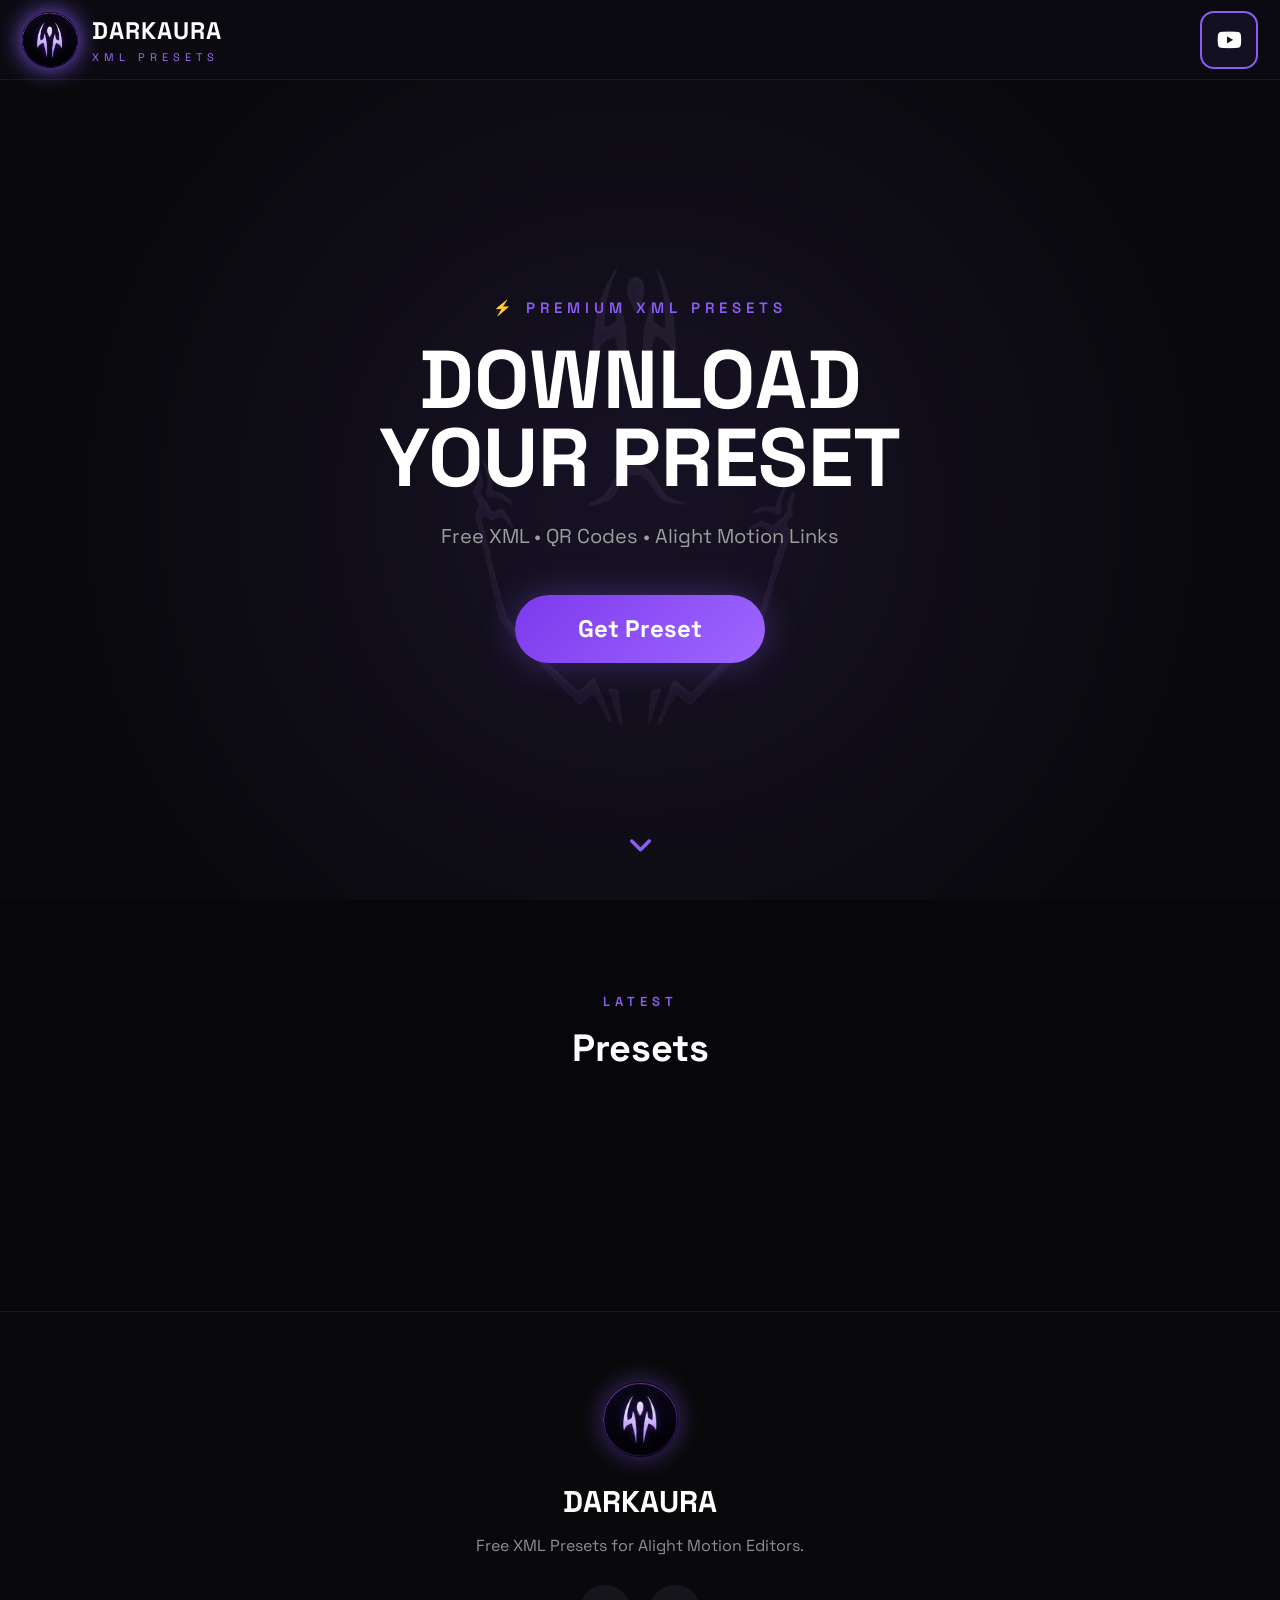
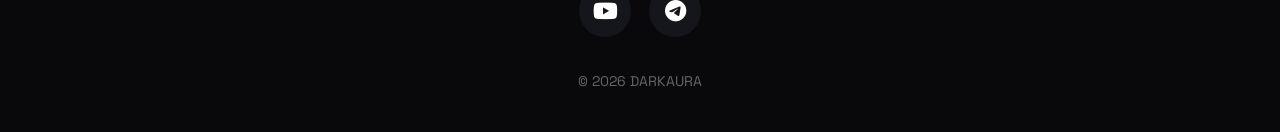
==== index.html @ 9c6f94ed "Add files via upload" ====
<!-- ==================================================
     DARKAURA

     File    : preset.html
     Author  : Diyorbek
     Version : 2.0
     Theme   : Dark Purple

================================================== -->
<!DOCTYPE html>
<html lang="en">
<head>
    <meta charset="UTF-8">
    <meta name="viewport" content="width=device-width, initial-scale=1.0">

    <title>DARKAURA | XML Presets</title>

    <link rel="stylesheet" href="style.css">

    <link rel="preconnect" href="https://fonts.googleapis.com">
    <link rel="preconnect" href="https://fonts.gstatic.com" crossorigin>
    <link href="https://fonts.googleapis.com/css2?family=Space+Grotesk:wght@300;400;500;600;700&display=swap" rel="stylesheet">
    <link rel="stylesheet"
href="https://cdnjs.cloudflare.com/ajax/libs/font-awesome/6.7.2/css/all.min.css">
</head>
<body>

    <!-- LOADER -->
  <div id="loader">

    <div class="loader-glow"></div>

    <img src="symbol.png" alt="">

    <h2>DARKAURA</h2>

    <p id="loading-text">Loading.</p>

</div>

<!-- HEADER -->
<header class="header">

    <a href="index.html" class="logo">

        <img src="favicon.png" alt="DARKAURA Logo">

        <div class="logo-text">
            <h2>DARKAURA</h2>
            <span>XML PRESETS</span>
        </div>

    </a>

    <a href="https://youtube.com/@darkaura31"
   target="_blank"
   class="yt-btn">

        <i class="fa-brands fa-youtube"></i>
    </a>

</header>

<!-- HERO -->
<section class="hero">

    <img src="symbol.png" class="hero-symbol" alt="Sukuna Symbol">

    <div class="hero-glow"></div>

    <div class="hero-content">

        <span class="hero-tag">
            ⚡ PREMIUM XML PRESETS
        </span>

        <h1>
            DOWNLOAD<br>
            YOUR PRESET
        </h1>

        <p>
            Free XML • QR Codes • Alight Motion Links
        </p>

        <a href="#presets" class="hero-btn">
            Get Preset
        </a>

    </div>

    <div class="scroll-down">
        <i class="fa-solid fa-angle-down"></i>
    </div>

</section>
<!--=========================
        PRESETS
==========================-->

<section class="presets" id="presets">

    <div class="section-title">

        <span>LATEST</span>

        <h2>Presets</h2>

    </div>

    <!-- JS bu yerga cardlarni avtomatik chiqaradi -->

    <div class="preset-grid" id="preset-grid"></div>

</section>
<!--=========================
        FOOTER
==========================-->

<footer class="footer">

    <img src="favicon.png" alt="DARKAURA">

    <h3>DARKAURA</h3>

    <p>
        Free XML Presets for Alight Motion Editors.
    </p>

    <div class="footer-socials">

        <a href="https://youtube.com/@darkaura31" target="_blank"
        rel="noopener noreferrer">

            <i class="fa-brands fa-youtube"></i>

        </a>

        <a href="https://t.me/darkaura31" target="_blank">

            <i class="fa-brands fa-telegram"></i>

        </a>

    </div>

    <span class="copyright">

        © 2026 DARKAURA

    </span>

</footer>

 <script src="script.js"></script>

</body>
</html>
---- style.css ----
/* ===================================================
   DARKAURA

   Author  : Diyorbek
   Version : 2.0
   Theme   : Dark Purple
   Created : 2026

=================================================== */

  /* ======== RESET ========== */

*{
    margin:0;
    padding:0;
    box-sizing:border-box;
}

html{
    scroll-behavior:smooth;
}

body{
    font-family:"Space Grotesk",sans-serif;
    background:#07070b;
    color:#fff;
    line-height:1.4;
    overflow-x:hidden;

    /* Remove blue tap effect on mobile */
    -webkit-tap-highlight-color:transparent;
}


/* ===================================================
   HEADER
=================================================== */

.header{
    position:sticky;
    top:0;
    z-index:999;

    width:100%;
    height:80px;

    display:flex;
    justify-content:space-between;
    align-items:center;

    padding:0 22px;

    background:#0a0a10;
    border-bottom:1px solid rgba(255,255,255,.06);
}


/* ===================================================
   LOGO
=================================================== */

.logo{
    display:flex;
    align-items:center;
    gap:14px;

    text-decoration:none;
}

.logo img{
    width:56px;
    height:56px;

    border-radius:50%;

    box-shadow:0 0 25px #8b5cf6;

    transition:.35s;
}

/* Small hover animation */

.logo:hover img{
    transform:rotate(-8deg) scale(1.05);
}

.logo-text h2{
    color:#fff;
    font-size:24px;
    font-weight:700;
    letter-spacing:1px;
}

.logo-text span{
    display:block;

    margin-top:2px;

    color:#9f6cff;

    font-size:11px;
    letter-spacing:5px;
}


/* ===================================================
   YOUTUBE BUTTON
=================================================== */

.yt-btn{

    display:flex;
    justify-content:center;
    align-items:center;

    width:58px;
    height:58px;

    text-decoration:none;

    color:#fff;

    border:2px solid #8b5cf6;
    border-radius:14px;

    background:rgba(139,92,246,.08);

    backdrop-filter:blur(10px);

    transition:.35s;
}

.yt-btn:hover{

    background:#8b5cf6;

    transform:translateY(-3px);

    box-shadow:0 0 25px rgba(139,92,246,.45);
}

.yt-btn:active{

    transform:scale(.94);

}

.yt-btn i{

    font-size:22px;

    transition:.35s;

}

.yt-btn:hover i{

    transform:rotate(-12deg) scale(1.15);

}


/* ===================================================
   HERO SECTION
=================================================== */

.hero{

    position:relative;

    min-height:calc(100vh - 80px);

    display:flex;
    justify-content:center;
    align-items:center;

    padding:120px 20px 80px;

    overflow:hidden;

    text-align:center;

    background:#09090b;

}


/* Purple background glow */

.hero-glow{

    position:absolute;

    width:650px;
    height:650px;

    border-radius:50%;

    background:#8b5cf6;

    filter:blur(180px);

    opacity:.15;

}


/* Floating symbol */

.hero-symbol{

    position:absolute;

    width:420px;

    opacity:.08;

    filter:drop-shadow(0 0 20px rgba(139,92,246,.2));

    animation:float 8s ease-in-out infinite;

}


/* Hero content */

.hero-content{

    position:relative;

    z-index:5;

    margin-top:-60px;

}

.hero-tag{

    color:#8b5cf6;

    font-size:15px;

    font-weight:600;

    letter-spacing:5px;

}

.hero h1{

    margin-top:22px;

    font-size:clamp(44px,9vw,82px);

    font-weight:700;

    line-height:.95;

}

.hero p{

    margin-top:25px;

    color:#9e9e9e;

    font-size:20px;

}
/* ===================================================
   HERO BUTTON
=================================================== */

.hero-btn{

    display:inline-flex;
    justify-content:center;
    align-items:center;

    width:250px;
    height:68px;

    margin-top:45px;

    border-radius:60px;

    text-decoration:none;

    color:#fff;

    font-size:24px;
    font-weight:700;

    background:linear-gradient(135deg,#7c3aed,#9f67ff);

    box-shadow:0 0 35px rgba(139,92,246,.35);

    transition:.35s;
}

/* Hover */

.hero-btn:hover{

    transform:translateY(-5px) scale(1.03);

    box-shadow:0 0 60px rgba(139,92,246,.6);

}

/* Click */

.hero-btn:active{

    transform:scale(.96);

}


/* ===================================================
   SCROLL INDICATOR
=================================================== */

.scroll-down{

    position:absolute;

    left:50%;
    bottom:35px;

    transform:translateX(-50%);

    color:#8b5cf6;

    font-size:28px;

    animation:scroll 1.8s infinite;

}


/* ===================================================
   HERO ANIMATIONS
=================================================== */

/* Floating Symbol */

@keyframes float{

    0%,100%{

        transform:translateY(0) scale(1);

    }

    50%{

        transform:translateY(-15px) scale(1.05);

    }

}


/* Scroll Arrow */

@keyframes scroll{

    0%,100%{

        transform:translateX(-50%) translateY(0);

    }

    50%{

        transform:translateX(-50%) translateY(12px);

    }

}


/* ===================================================
   PRESETS SECTION
=================================================== */

.presets{

    padding:90px 20px;

}


/* ===================================================
   SECTION TITLE
=================================================== */

.section-title{

    margin-bottom:45px;

    text-align:center;

}

.section-title span{

    color:#8b5cf6;

    font-size:13px;

    font-weight:600;

    letter-spacing:5px;

}

.section-title h2{

    margin-top:10px;

    font-size:38px;

    font-weight:700;

}


/* ===================================================
   PRESET GRID
=================================================== */

.preset-grid{

    display:grid;

    grid-template-columns:1fr;

    gap:24px;

}
/* ===================================================
   PRESET CARD
=================================================== */

.preset-card{

    display:block;

    overflow:hidden;

    text-decoration:none;

    background:#111116;

    border:1px solid rgba(255,255,255,.05);

    border-radius:22px;

    transition:
        transform .35s,
        border-color .35s,
        box-shadow .35s;

}


/* ===================================================
   PRESET IMAGE
=================================================== */

.preset-image{

    position:relative;

    overflow:hidden;

}

.preset-thumb{

    width:100%;

    aspect-ratio:16/9;

    object-fit:cover;

    transition:transform .45s;

}


/* ===================================================
   CARD OVERLAY
=================================================== */

.preset-overlay{

    position:absolute;

    inset:0;

    display:flex;

    justify-content:center;
    align-items:center;

    background:rgba(8,8,12,0);

    transition:.45s;

}


/* ===================================================
   OVERLAY CONTENT
=================================================== */

.overlay-content{

    display:flex;

    align-items:center;

    gap:12px;

    opacity:0;

    transform:translateY(40px);

    transition:
        opacity .45s,
        transform .45s cubic-bezier(.22,1,.36,1);

}

.overlay-content span{

    color:#fff;

    font-size:24px;

    font-weight:700;

    letter-spacing:2px;

}

.overlay-content i{

    color:#9f6cff;

    font-size:22px;

    transition:.35s;

}


/* ===================================================
   CARD INFO
=================================================== */

.preset-info{

    padding:20px;

}

.preset-info h3{

    color:#fff;

    font-size:22px;

    font-weight:700;

    line-height:1.4;

}


/* ===================================================
   CARD HOVER EFFECTS
=================================================== */

.preset-card:hover{

    transform:translateY(-8px);

    border-color:#8b5cf6;

    box-shadow:0 0 40px rgba(139,92,246,.25);

}

.preset-card:hover .preset-thumb{

    transform:scale(1.08);

}

.preset-card:hover .preset-overlay{

    background:rgba(8,8,12,.72);

    backdrop-filter:blur(6px);

}

.preset-card:hover .overlay-content{

    opacity:1;

    transform:translateY(0);

}

.preset-card:hover .overlay-content i{

    transform:translateX(10px);

}


/* ===================================================
   CARD CLICK EFFECT
=================================================== */

.preset-card:active{

    transform:scale(.98);

}
/* ===================================================
   FOOTER
=================================================== */

.footer{

    margin-top:100px;

    padding:70px 20px 40px;

    text-align:center;

    background:#09090b;

    border-top:1px solid rgba(255,255,255,.05);

}

.footer img{

    width:75px;

    border-radius:50%;

    box-shadow:0 0 25px rgba(139,92,246,.45);

}

.footer h3{

    margin-top:18px;

    font-size:30px;

    font-weight:700;

}

.footer p{

    margin-top:12px;

    color:#8d8d95;

    font-size:16px;

}

.footer-socials{

    display:flex;

    justify-content:center;

    gap:18px;

    margin-top:28px;

}

.footer-socials a{

    display:flex;

    justify-content:center;

    align-items:center;

    width:52px;
    height:52px;

    border-radius:50%;

    text-decoration:none;

    color:#fff;

    background:#15151c;

    transition:.35s;

}

.footer-socials a:hover{

    background:#8b5cf6;

    transform:translateY(-6px);

    box-shadow:0 0 25px rgba(139,92,246,.45);

}

.footer-socials a:active{

    transform:scale(.9);

}

.footer-socials i{

    font-size:22px;

}

.copyright{

    display:block;

    margin-top:35px;

    color:#666;

    font-size:14px;

}


/* ===================================================
   LOADER
=================================================== */

#loader{

    position:fixed;

    inset:0;

    display:flex;

    flex-direction:column;

    justify-content:center;

    align-items:center;

    background:#07070b;

    overflow:hidden;

    z-index:99999;

    transition:opacity .8s ease, visibility .8s ease;

}

#loader.hide{

    opacity:0;

    visibility:hidden;

    pointer-events:none;

}


/* Purple Glow */

.loader-glow{

    position:absolute;

    width:340px;
    height:340px;

    border-radius:50%;

    background:#8b5cf6;

    filter:blur(120px);

    opacity:.18;

    animation:glow 2.5s ease-in-out infinite;

}


/* Loader Symbol */

#loader img{

    width:170px;

    position:relative;

    z-index:2;

    animation:breathing 2.5s ease-in-out infinite;

}


/* Loader Title */

#loader h2{

    margin-top:30px;

    color:#fff;

    font-size:34px;

    letter-spacing:4px;

}


/* Loading Text */

#loading-text{

    margin-top:12px;

    color:#9f6cff;

    font-size:17px;

    letter-spacing:2px;

}


/* ===================================================
   LOADER ANIMATIONS
=================================================== */

@keyframes breathing{

    0%,100%{

        transform:scale(1);

    }

    50%{

        transform:scale(1.08);

    }

}

@keyframes glow{

    0%,100%{

        transform:scale(1);

        opacity:.15;

    }

    50%{

        transform:scale(1.18);

        opacity:.28;

    }

}


/* ===================================================
   RESPONSIVE
=================================================== */

@media (max-width:768px){

    .header{

        height:74px;

        padding:0 18px;

    }

    .logo img{

        width:48px;
        height:48px;

    }

    .logo-text h2{

        font-size:20px;

    }

    .logo-text span{

        font-size:9px;

        letter-spacing:3px;

    }

    .yt-btn{

        width:50px;
        height:50px;

    }

    .hero{

        padding:100px 20px 70px;

    }

    .hero-symbol{

        width:280px;

    }

    .hero-glow{

        width:450px;
        height:450px;

    }

    .hero h1{

        font-size:clamp(36px,11vw,58px);

    }

    .hero p{

        font-size:17px;

    }

    .hero-btn{

        width:220px;
        height:60px;

        font-size:20px;

    }

    .section-title h2{

        font-size:32px;

    }

    .preset-info h3{

        font-size:19px;

    }

    .footer h3{

        font-size:26px;

    }

}

@media (max-width:480px){

    .hero-content{

        margin-top:-30px;

    }

    .hero h1{

        font-size:34px;

    }

    .hero-tag{

        font-size:13px;

        letter-spacing:3px;

    }

    .hero-btn{

        width:200px;
        height:56px;

        font-size:18px;

    }

    .scroll-down{

        font-size:22px;

    }

}
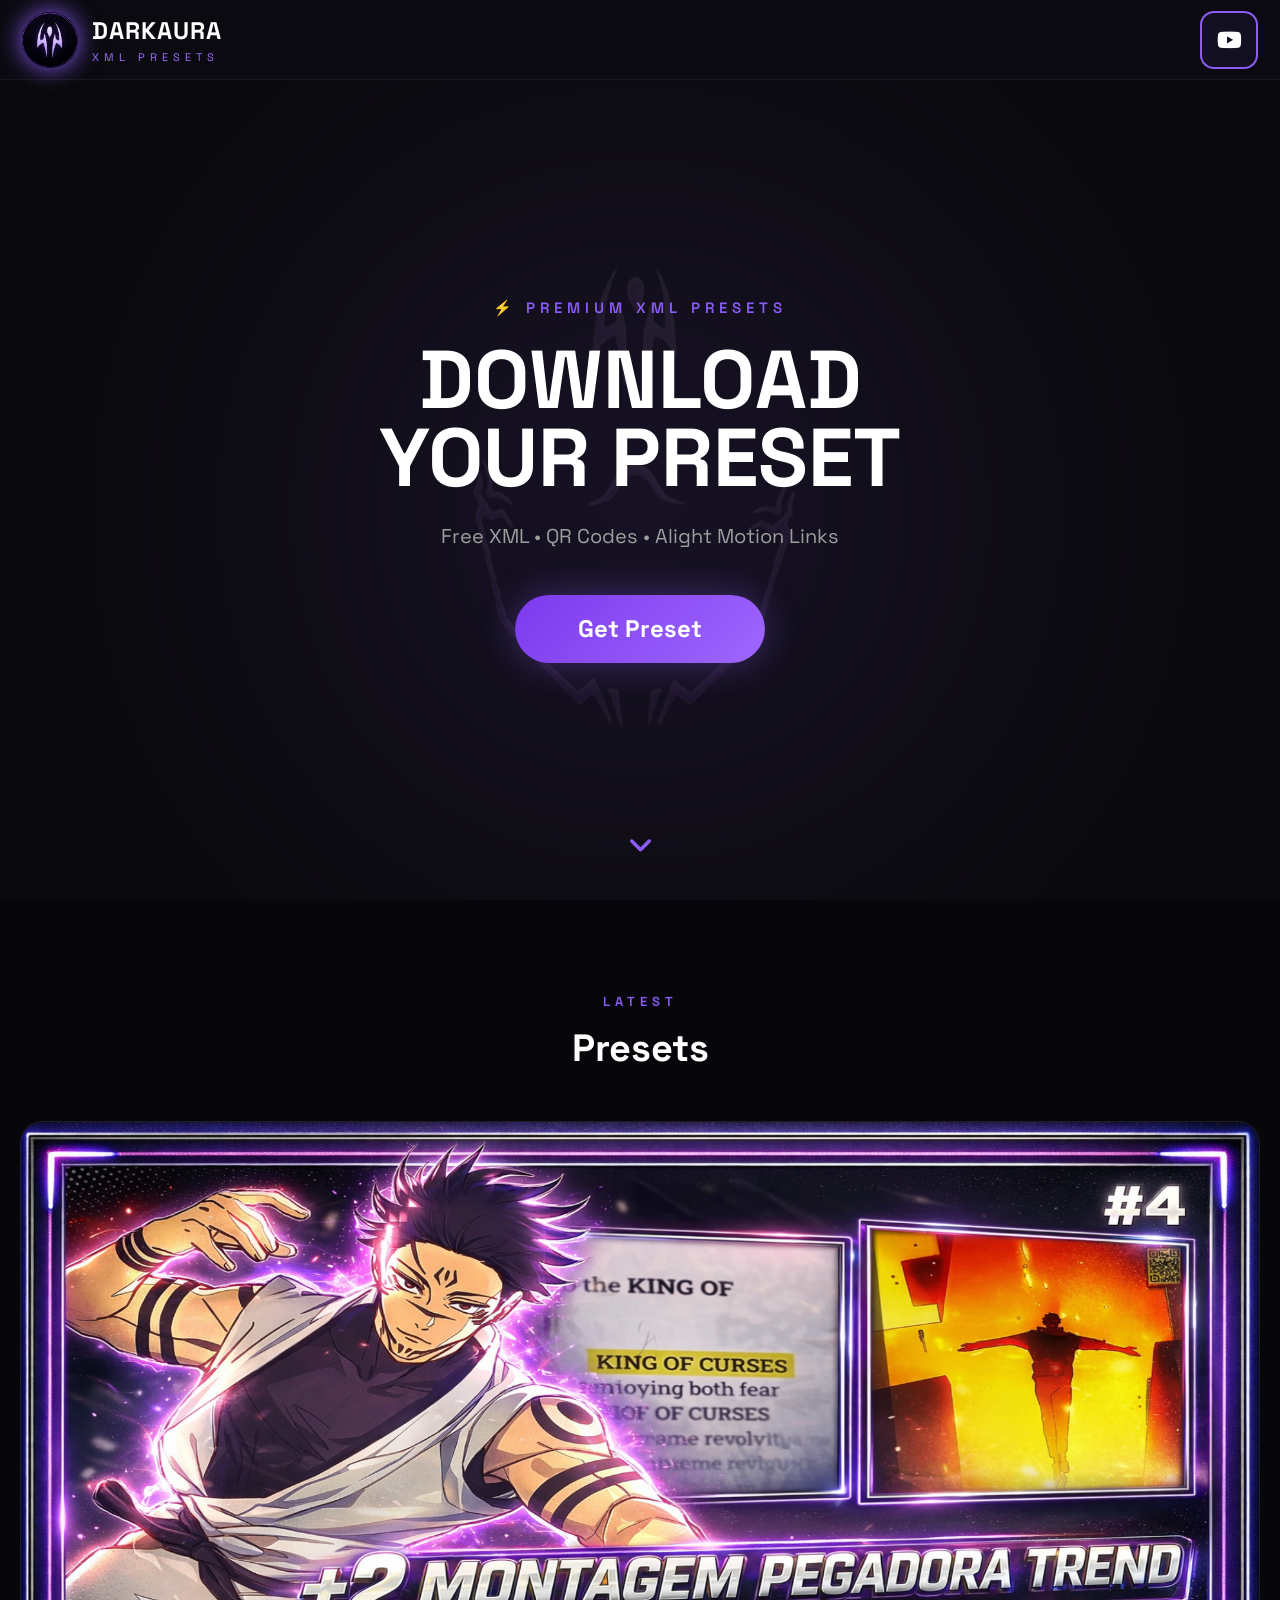
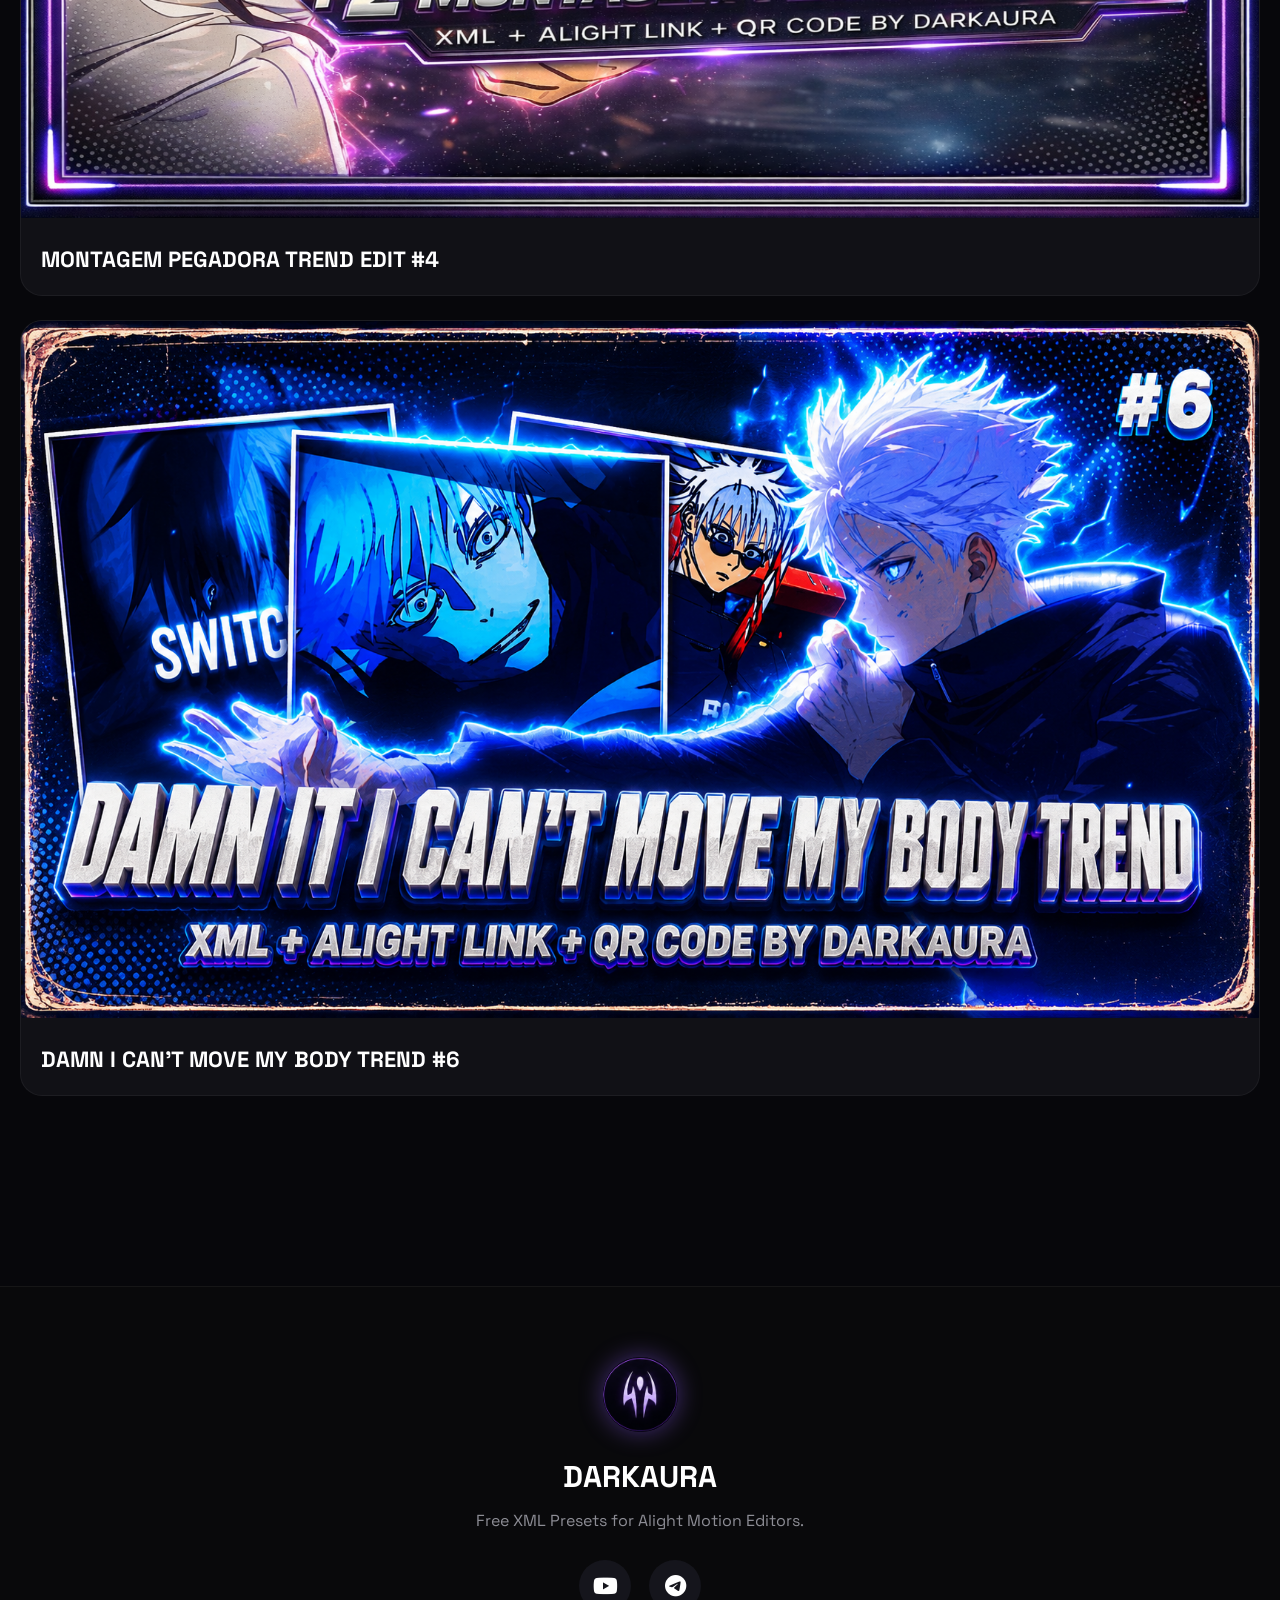
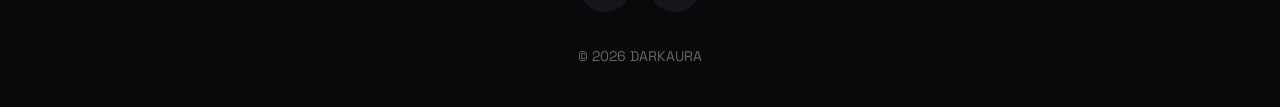
==== commit fba495ce: "Update index.html" ====
--- a/index.html
+++ b/index.html
@@ -22,6 +22,15 @@
     <link href="https://fonts.googleapis.com/css2?family=Space+Grotesk:wght@300;400;500;600;700&display=swap" rel="stylesheet">
     <link rel="stylesheet"
 href="https://cdnjs.cloudflare.com/ajax/libs/font-awesome/6.7.2/css/all.min.css">
+     <!-- Google tag (gtag.js) -->
+<script async src="https://www.googletagmanager.com/gtag/js?id=G-5GLZJ5R0V9"></script>
+<script>
+window.dataLayer = window.dataLayer || [];
+function gtag(){dataLayer.push(arguments);}
+gtag('js', new Date());
+
+gtag('config', 'G-5GLZJ5R0V9');
+</script>
 </head>
 <body>
 
@@ -155,4 +164,4 @@
  <script src="script.js"></script>
 
 </body>
-</html>+</html>
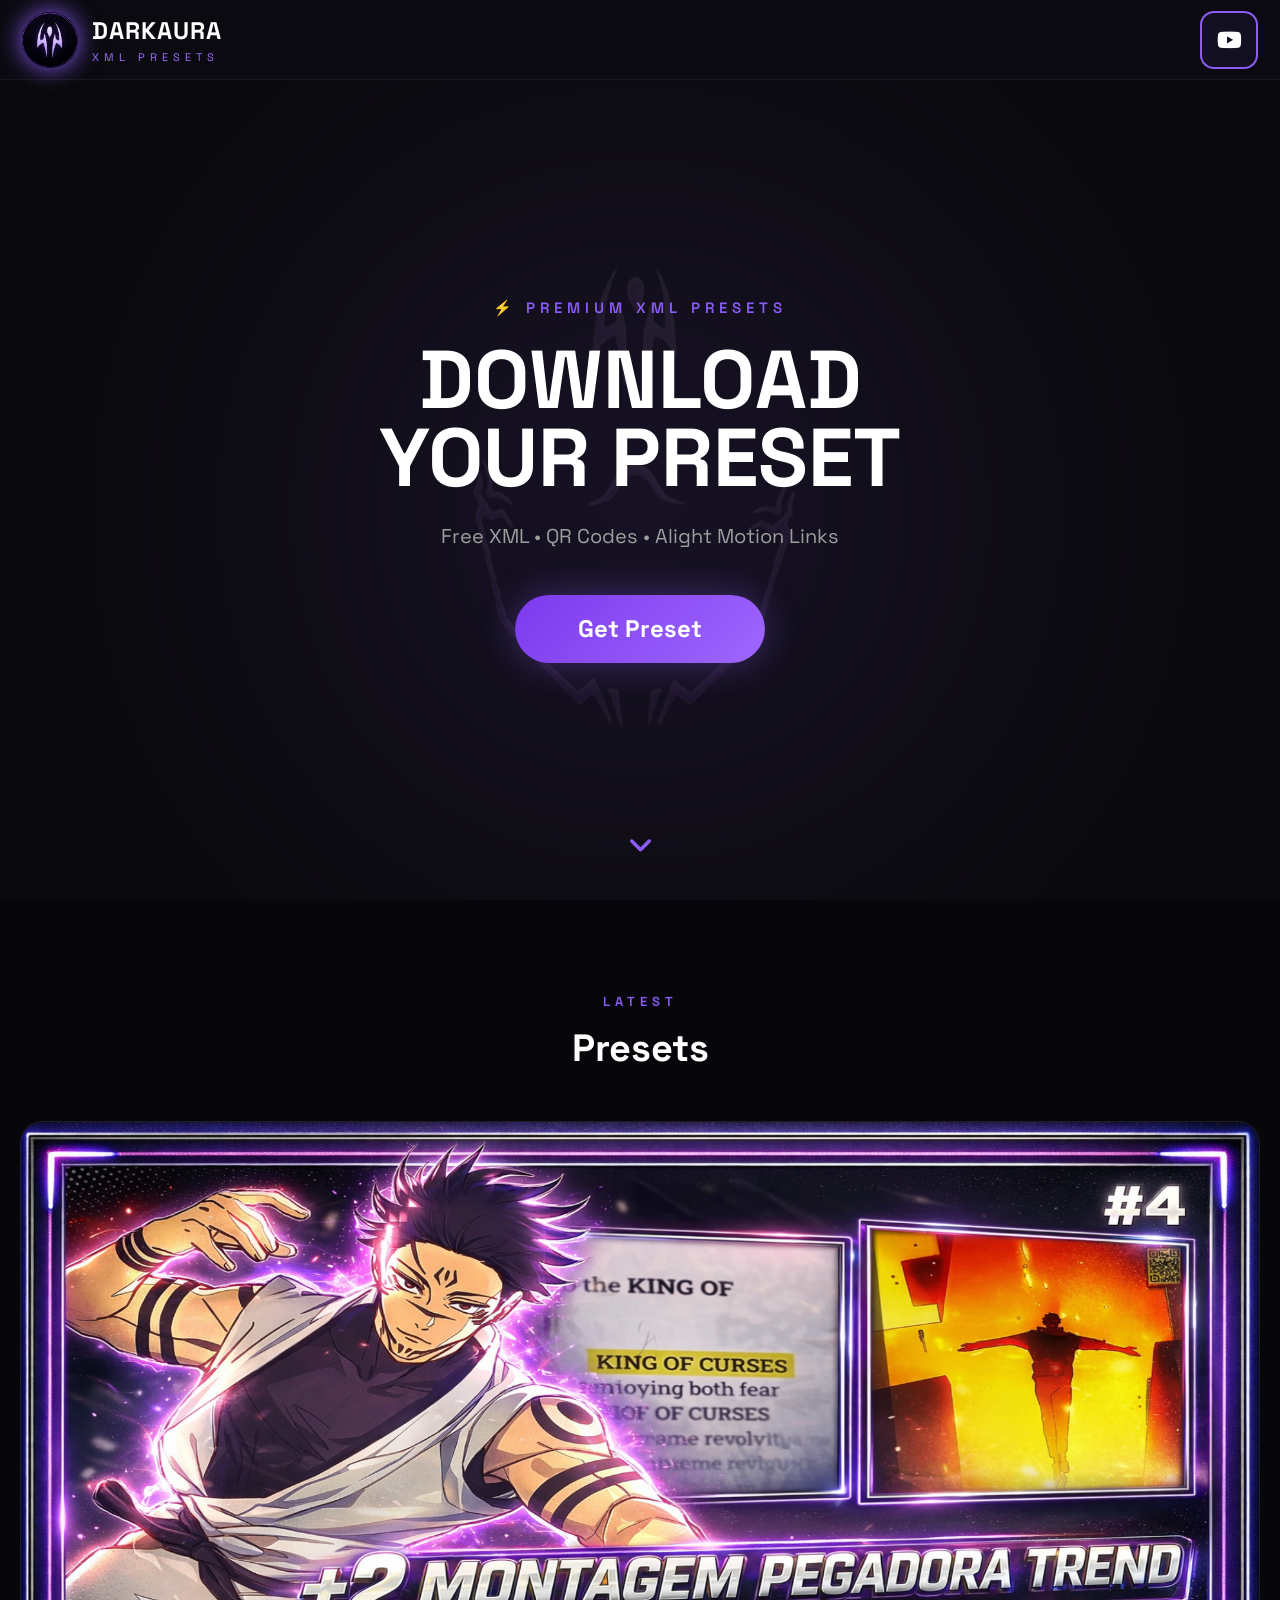
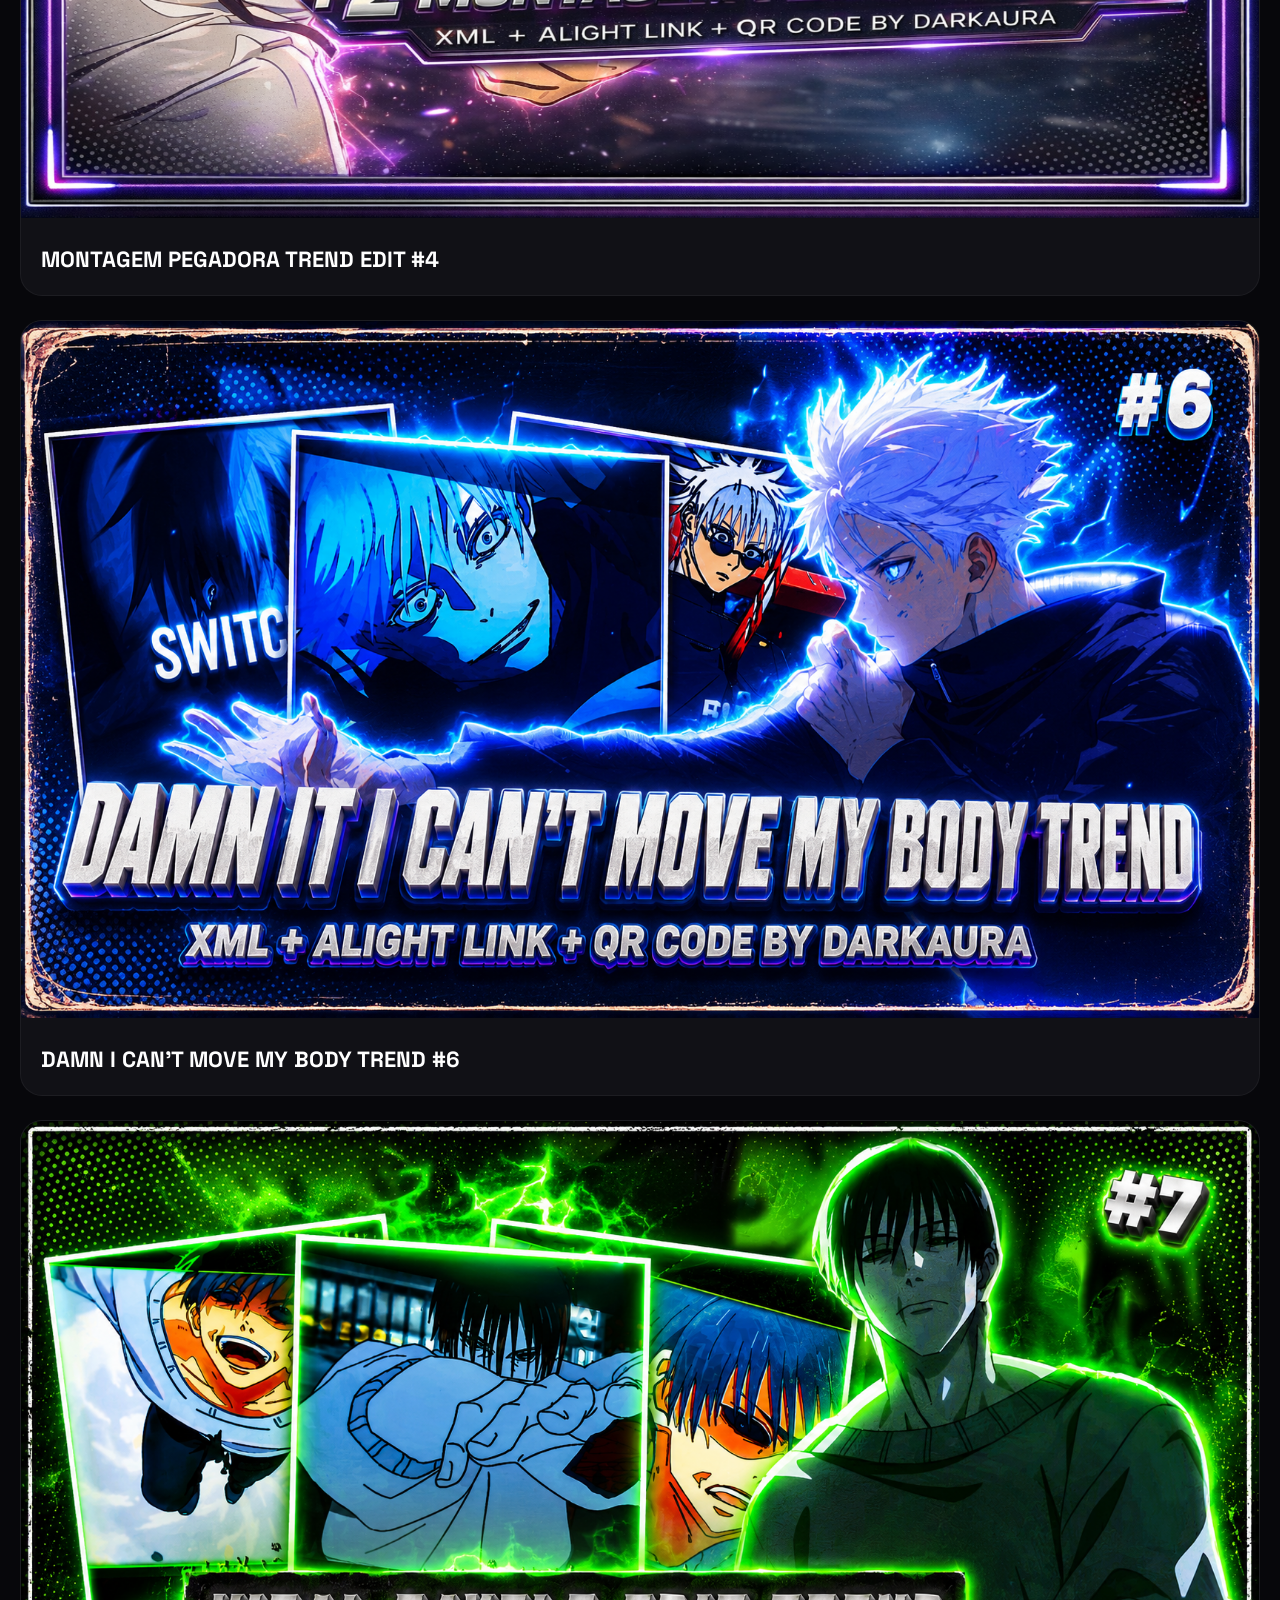
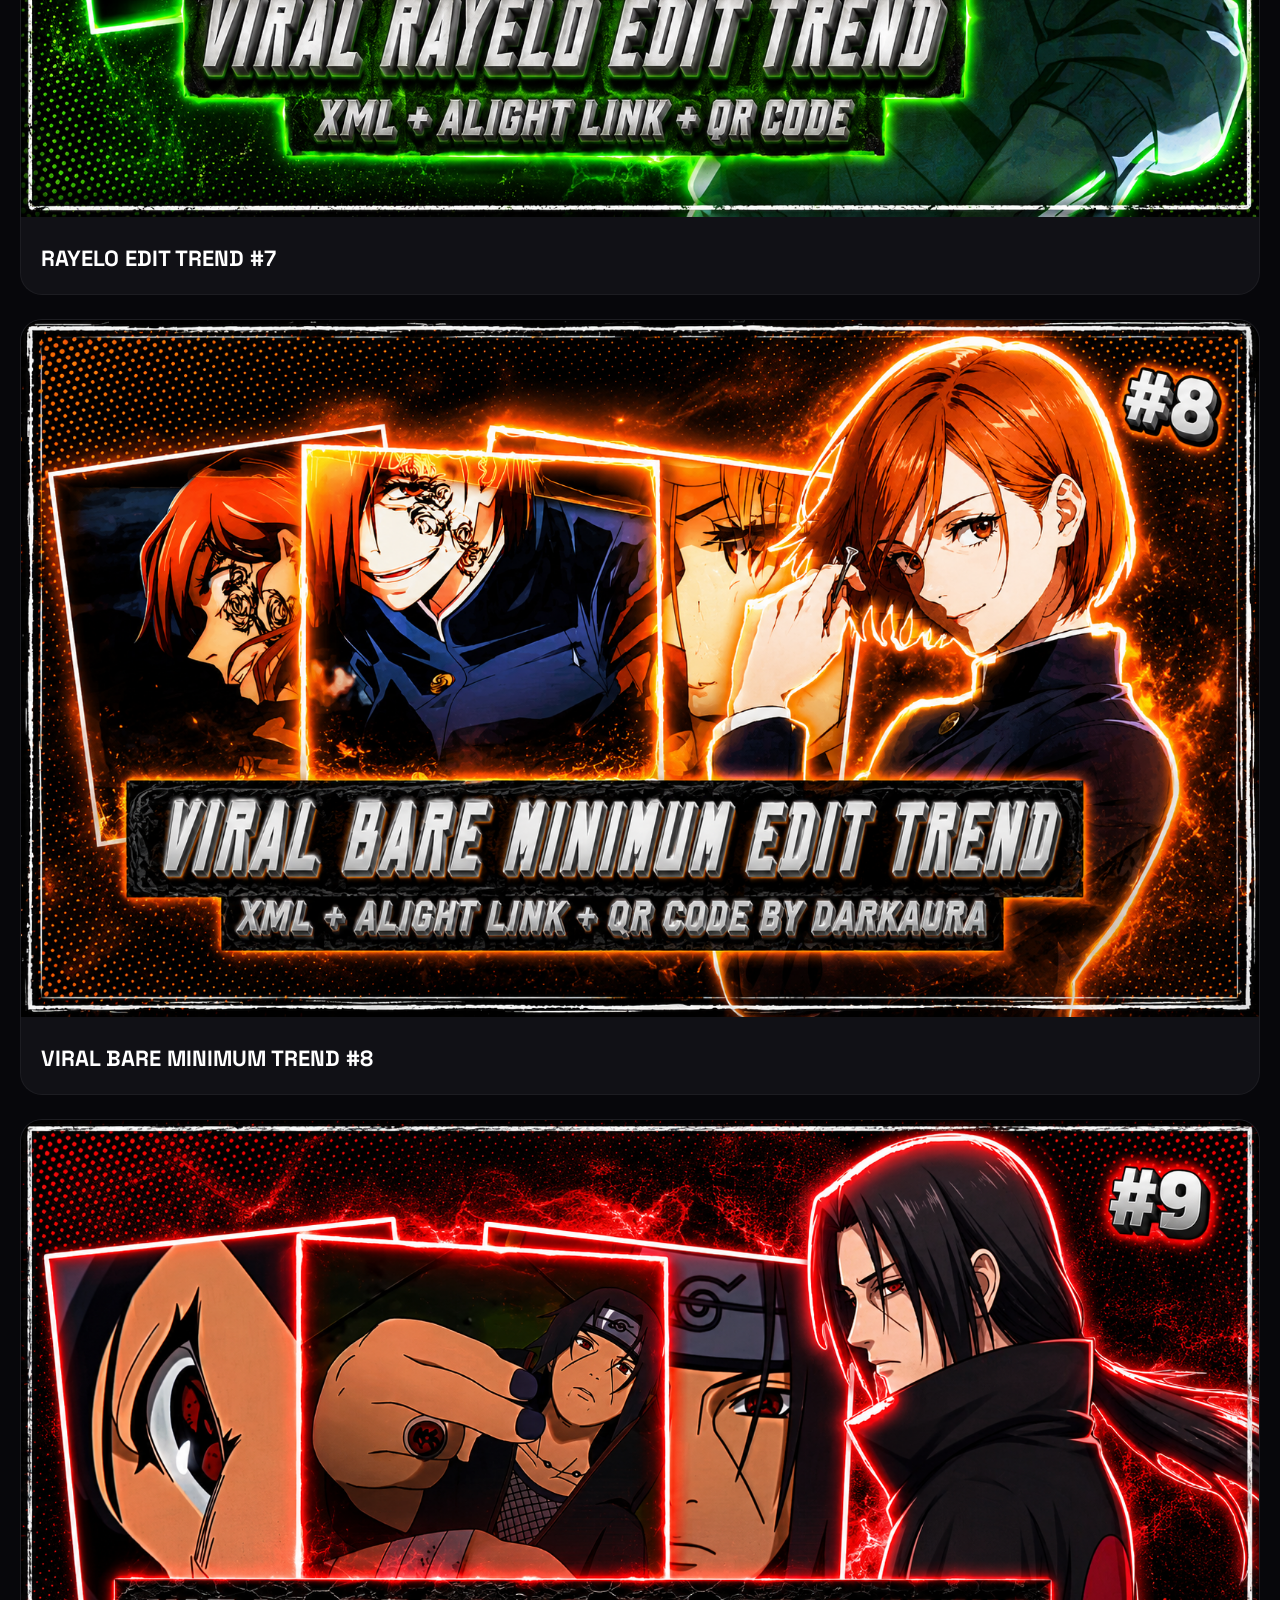
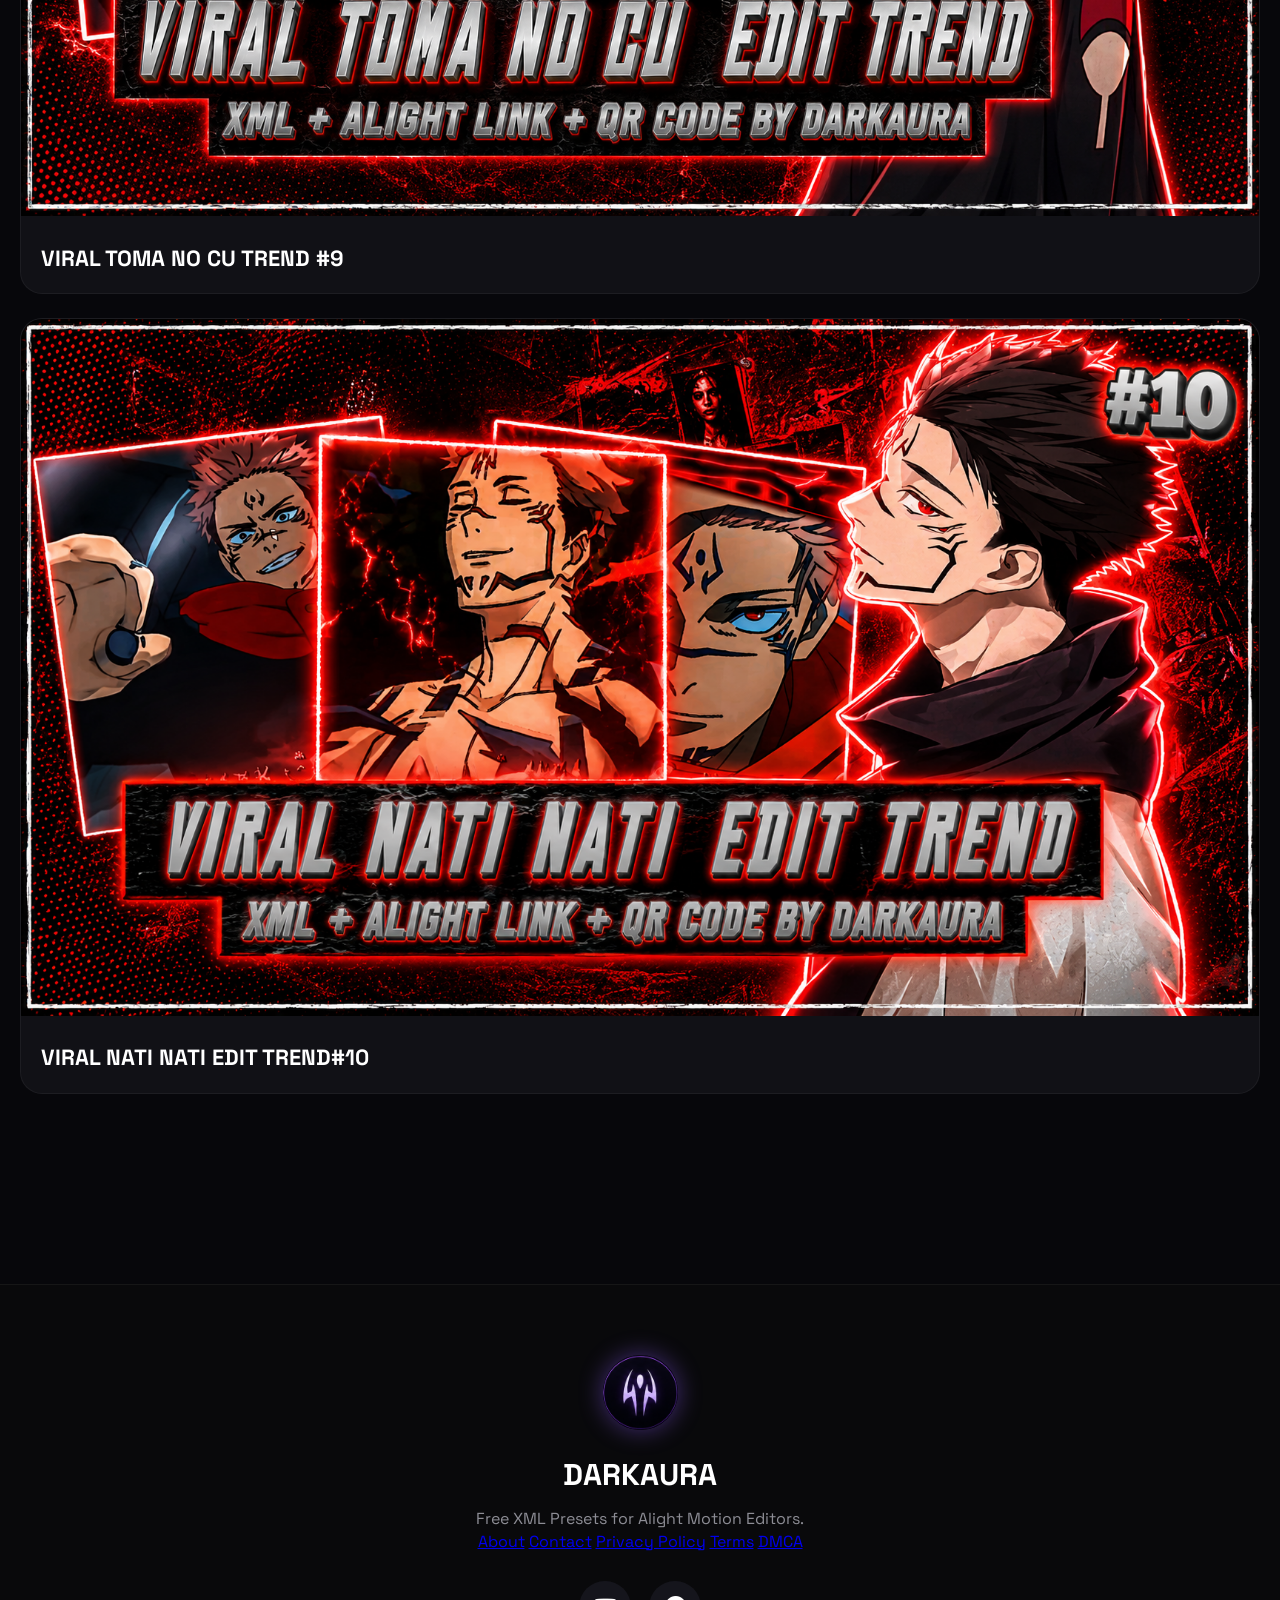
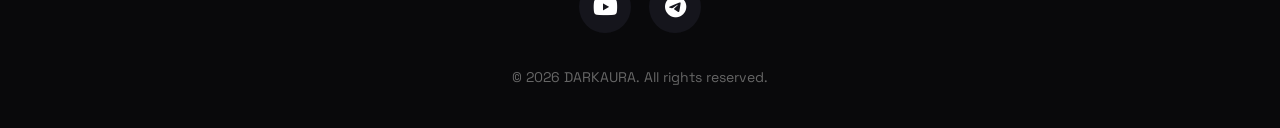
==== commit e3ed3036: "Update index.html" ====
--- a/index.html
+++ b/index.html
@@ -135,6 +135,19 @@
     <p>
         Free XML Presets for Alight Motion Editors.
     </p>
+     <div class="footer-links">
+
+    <a href="about.html">About</a>
+
+    <a href="contact.html">Contact</a>
+
+    <a href="privacy.html">Privacy Policy</a>
+
+    <a href="terms.html">Terms</a>
+
+    <a href="dmca.html">DMCA</a>
+
+     </div>
 
     <div class="footer-socials">
 
@@ -155,7 +168,7 @@
 
     <span class="copyright">
 
-        © 2026 DARKAURA
+        © 2026 DARKAURA. All rights reserved.
 
     </span>
 
--- a/style.css
+++ b/style.css
@@ -1037,4 +1037,294 @@
 
     }
 
-}+}
+/* ===================================================
+   ABOUT PAGE
+=================================================== */
+
+.about-page{
+
+    position: relative;
+
+    overflow: hidden;
+
+    min-height: 100vh;
+
+    padding: 140px 20px 80px;
+
+    background: linear-gradient(
+        180deg,
+        #07070b 0%,
+        #09090f 50%,
+        #07070b 100%
+    );
+
+}
+
+/* Glow */
+
+.about-page::before{
+
+    content:"";
+
+    position:absolute;
+
+    width:450px;
+
+    height:450px;
+
+    top:-180px;
+
+    left:-180px;
+
+    background:#8b5cf6;
+
+    opacity:.12;
+
+    filter:blur(130px);
+
+    border-radius:50%;
+
+}
+
+.about-page::after{
+
+    content:"";
+
+    position:absolute;
+
+    width:380px;
+
+    height:380px;
+
+    bottom:-180px;
+
+    right:-180px;
+
+    background:#8b5cf6;
+
+    opacity:.10;
+
+    filter:blur(120px);
+
+    border-radius:50%;
+
+}
+
+.about-page .container{
+
+    position:relative;
+
+    z-index:2;
+
+    max-width:950px;
+
+    margin:auto;
+
+}
+
+/* Label */
+
+.section-label{
+
+    display:inline-block;
+
+    color:#8b5cf6;
+
+    font-size:14px;
+
+    font-weight:700;
+
+    letter-spacing:3px;
+
+    margin-bottom:18px;
+
+}
+
+/* Heading */
+
+.about-page h1{
+
+    font-size:52px;
+
+    color:#fff;
+
+    line-height:1.2;
+
+    margin-bottom:22px;
+
+}
+
+/* Paragraph */
+
+.about-page p{
+
+    color:#bdbdc7;
+
+    font-size:17px;
+
+    line-height:1.9;
+
+    margin-bottom:22px;
+
+}
+
+/* Badge */
+
+.about-badge{
+
+    display:inline-flex;
+
+    align-items:center;
+
+    gap:10px;
+
+    margin:25px 0 35px;
+
+    padding:12px 18px;
+
+    border-radius:999px;
+
+    background:rgba(139,92,246,.08);
+
+    border:1px solid rgba(139,92,246,.25);
+
+    color:#fff;
+
+    font-weight:600;
+
+}
+
+.about-badge i{
+
+    color:#8b5cf6;
+
+}
+
+/* Cards */
+
+.about-features{
+
+    display:grid;
+
+    grid-template-columns:repeat(auto-fit,minmax(250px,1fr));
+
+    gap:22px;
+
+    margin-top:60px;
+
+}
+
+.feature-card{
+
+    padding:30px;
+
+    border-radius:22px;
+
+    background:rgba(255,255,255,.04);
+
+    border:1px solid rgba(139,92,246,.18);
+
+    backdrop-filter:blur(16px);
+
+    transition:.35s ease;
+
+}
+
+.feature-card:hover{
+
+    transform:translateY(-10px);
+
+    border-color:#8b5cf6;
+
+    box-shadow:0 15px 40px rgba(139,92,246,.25);
+
+}
+
+.feature-card h2{
+
+    color:#fff;
+
+    margin-bottom:14px;
+
+    font-size:22px;
+
+}
+
+.feature-card p{
+
+    margin:0;
+
+    font-size:15px;
+
+}
+
+/* Bottom Box */
+
+.about-footer{
+
+    margin-top:70px;
+
+    padding:40px;
+
+    text-align:center;
+
+    border-radius:24px;
+
+    background:rgba(255,255,255,.03);
+
+    border:1px solid rgba(139,92,246,.18);
+
+}
+
+.about-footer h3{
+
+    color:#fff;
+
+    margin-bottom:12px;
+
+    font-size:28px;
+
+}
+
+.about-footer p{
+
+    margin:0;
+
+}
+
+/* Mobile */
+
+@media(max-width:768px){
+
+.about-page{
+
+padding:120px 20px 70px;
+
+}
+
+.about-page h1{
+
+font-size:36px;
+
+}
+
+.about-page p{
+
+font-size:16px;
+
+}
+
+.about-features{
+
+grid-template-columns:1fr;
+
+}
+
+.about-footer{
+
+padding:30px 22px;
+
+}
+
+       }
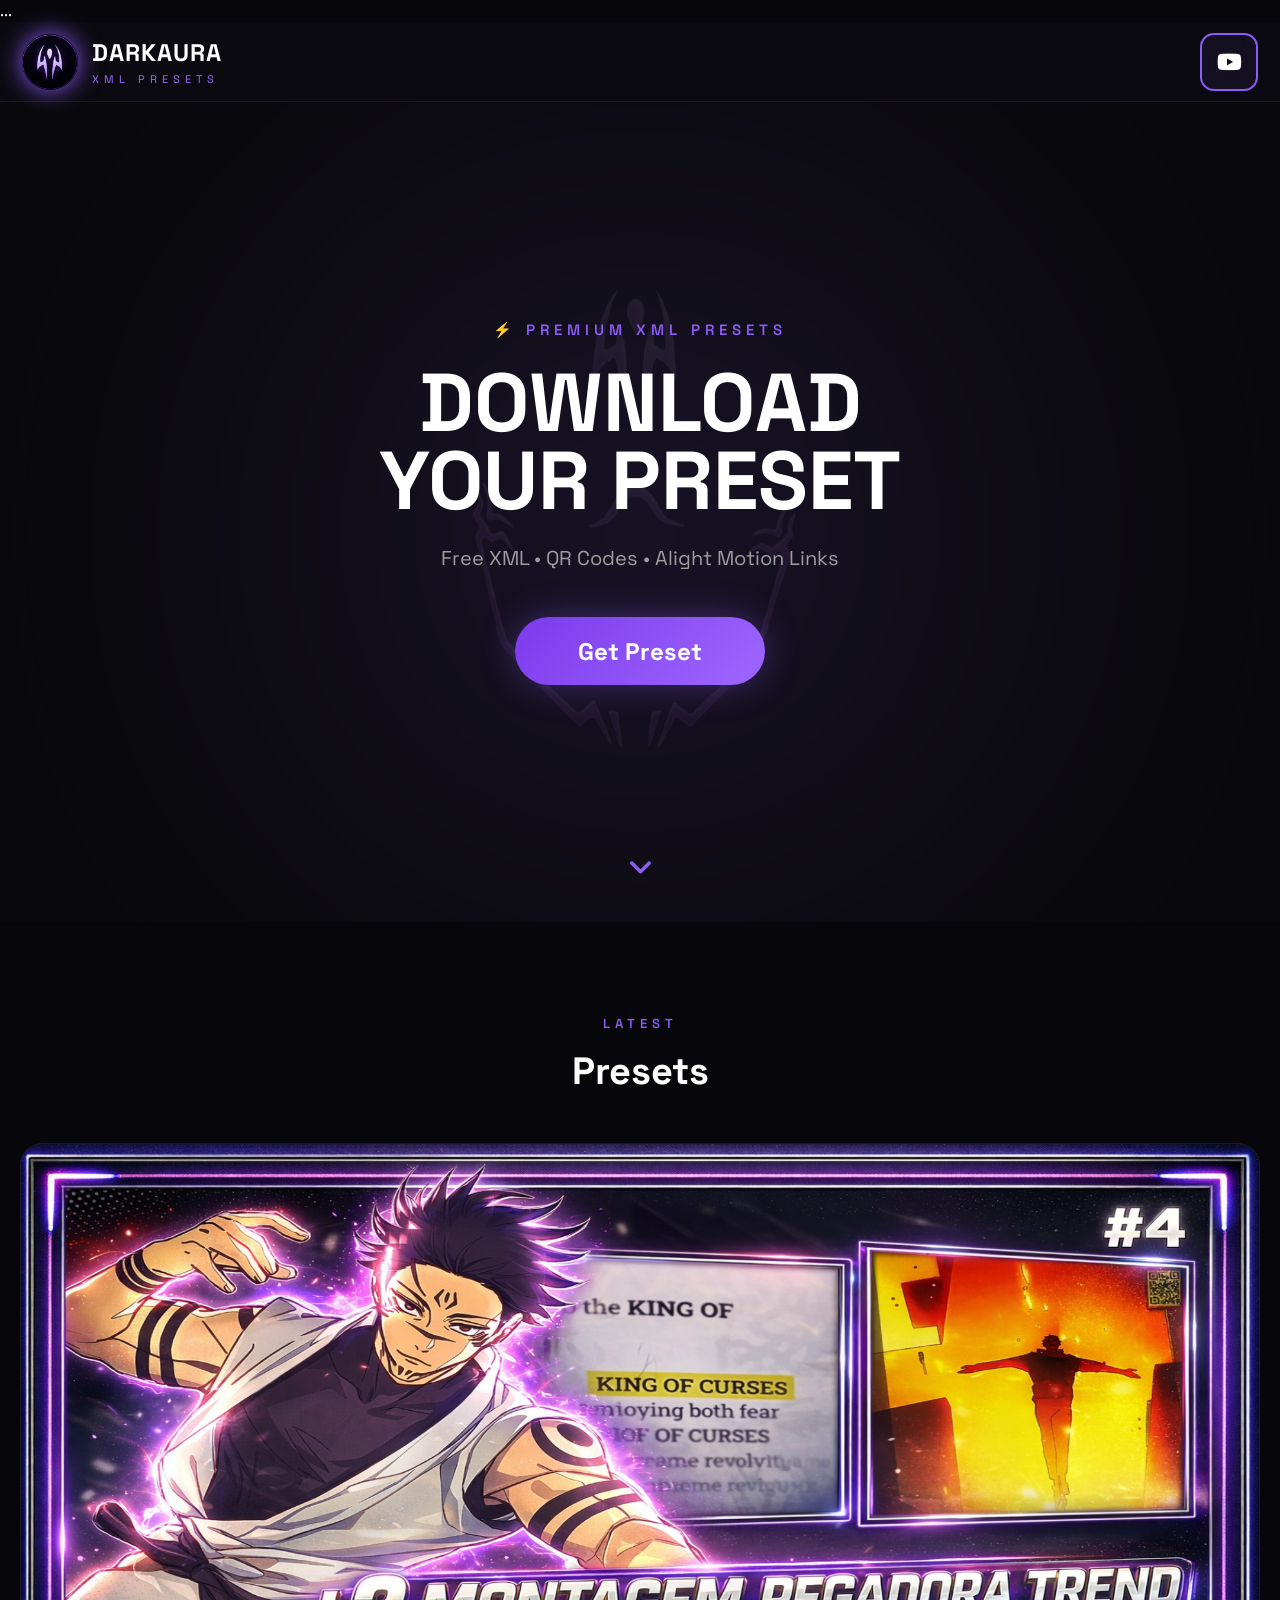
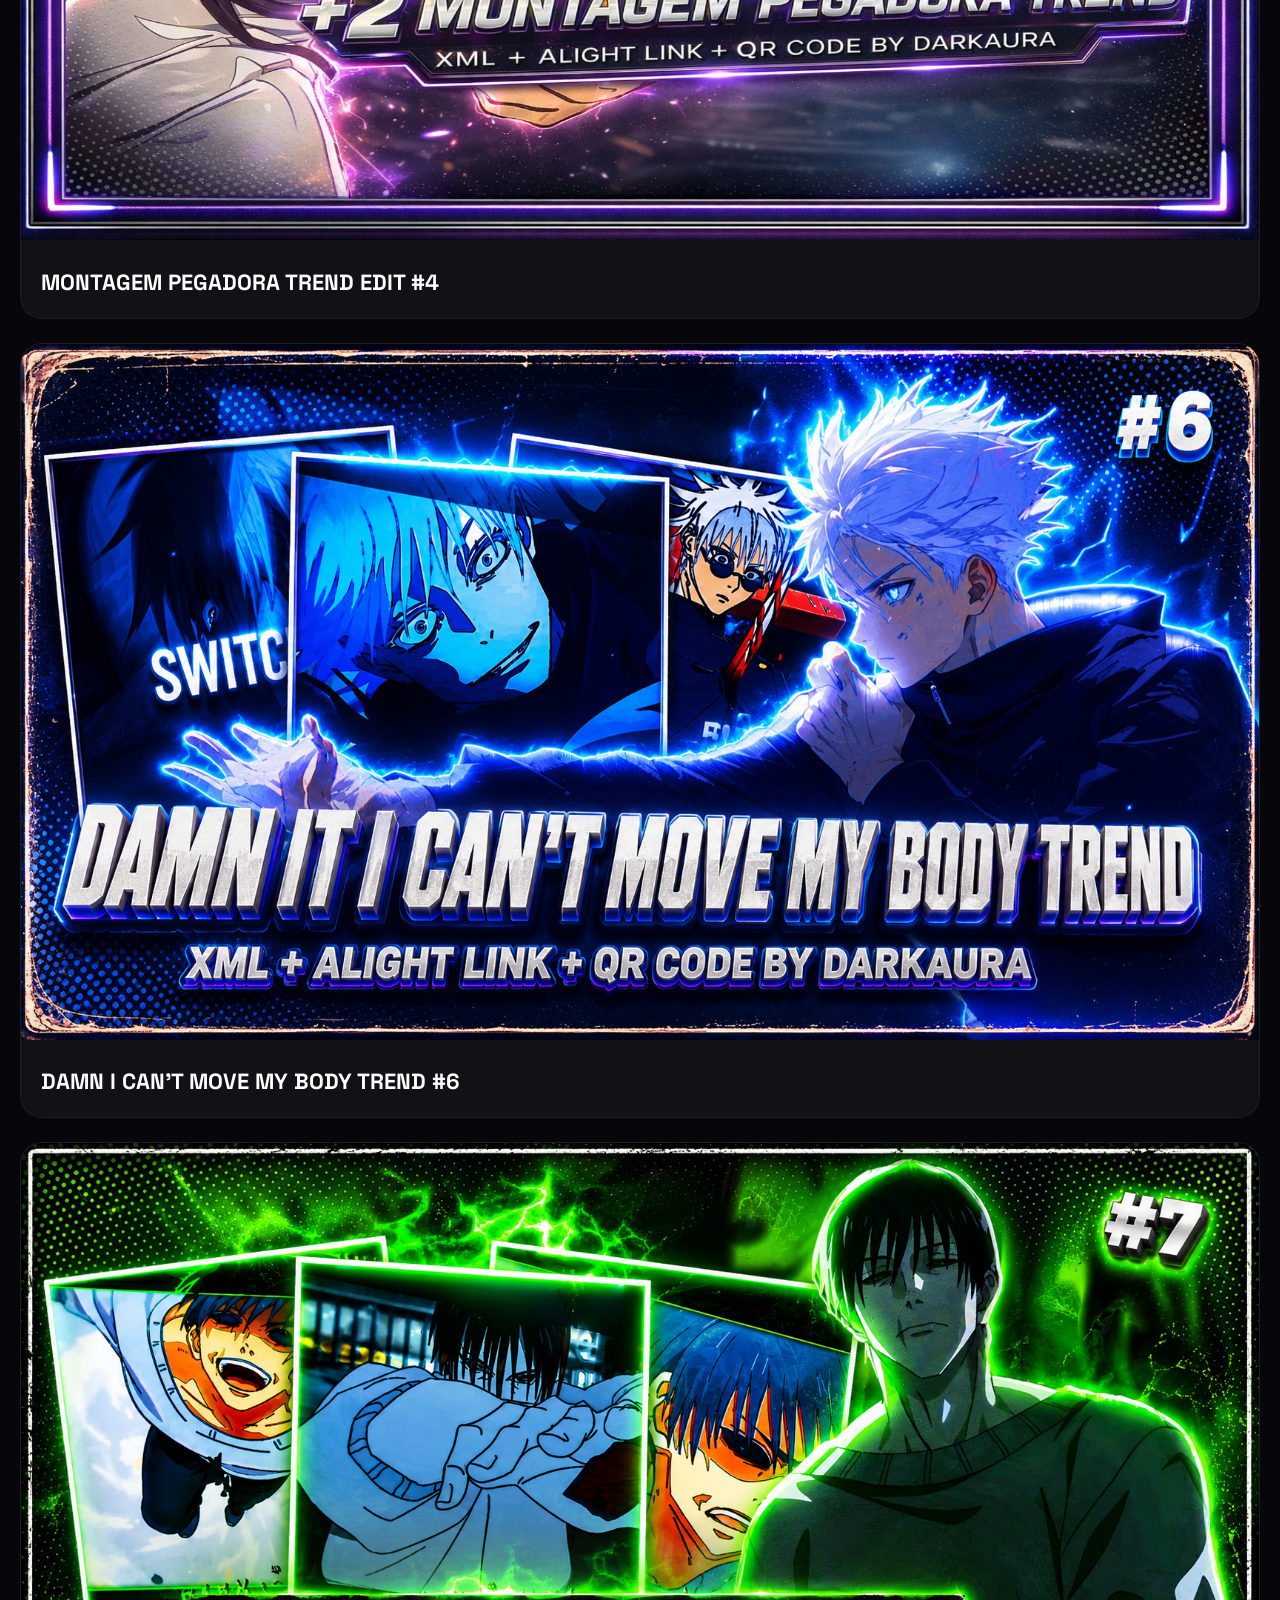
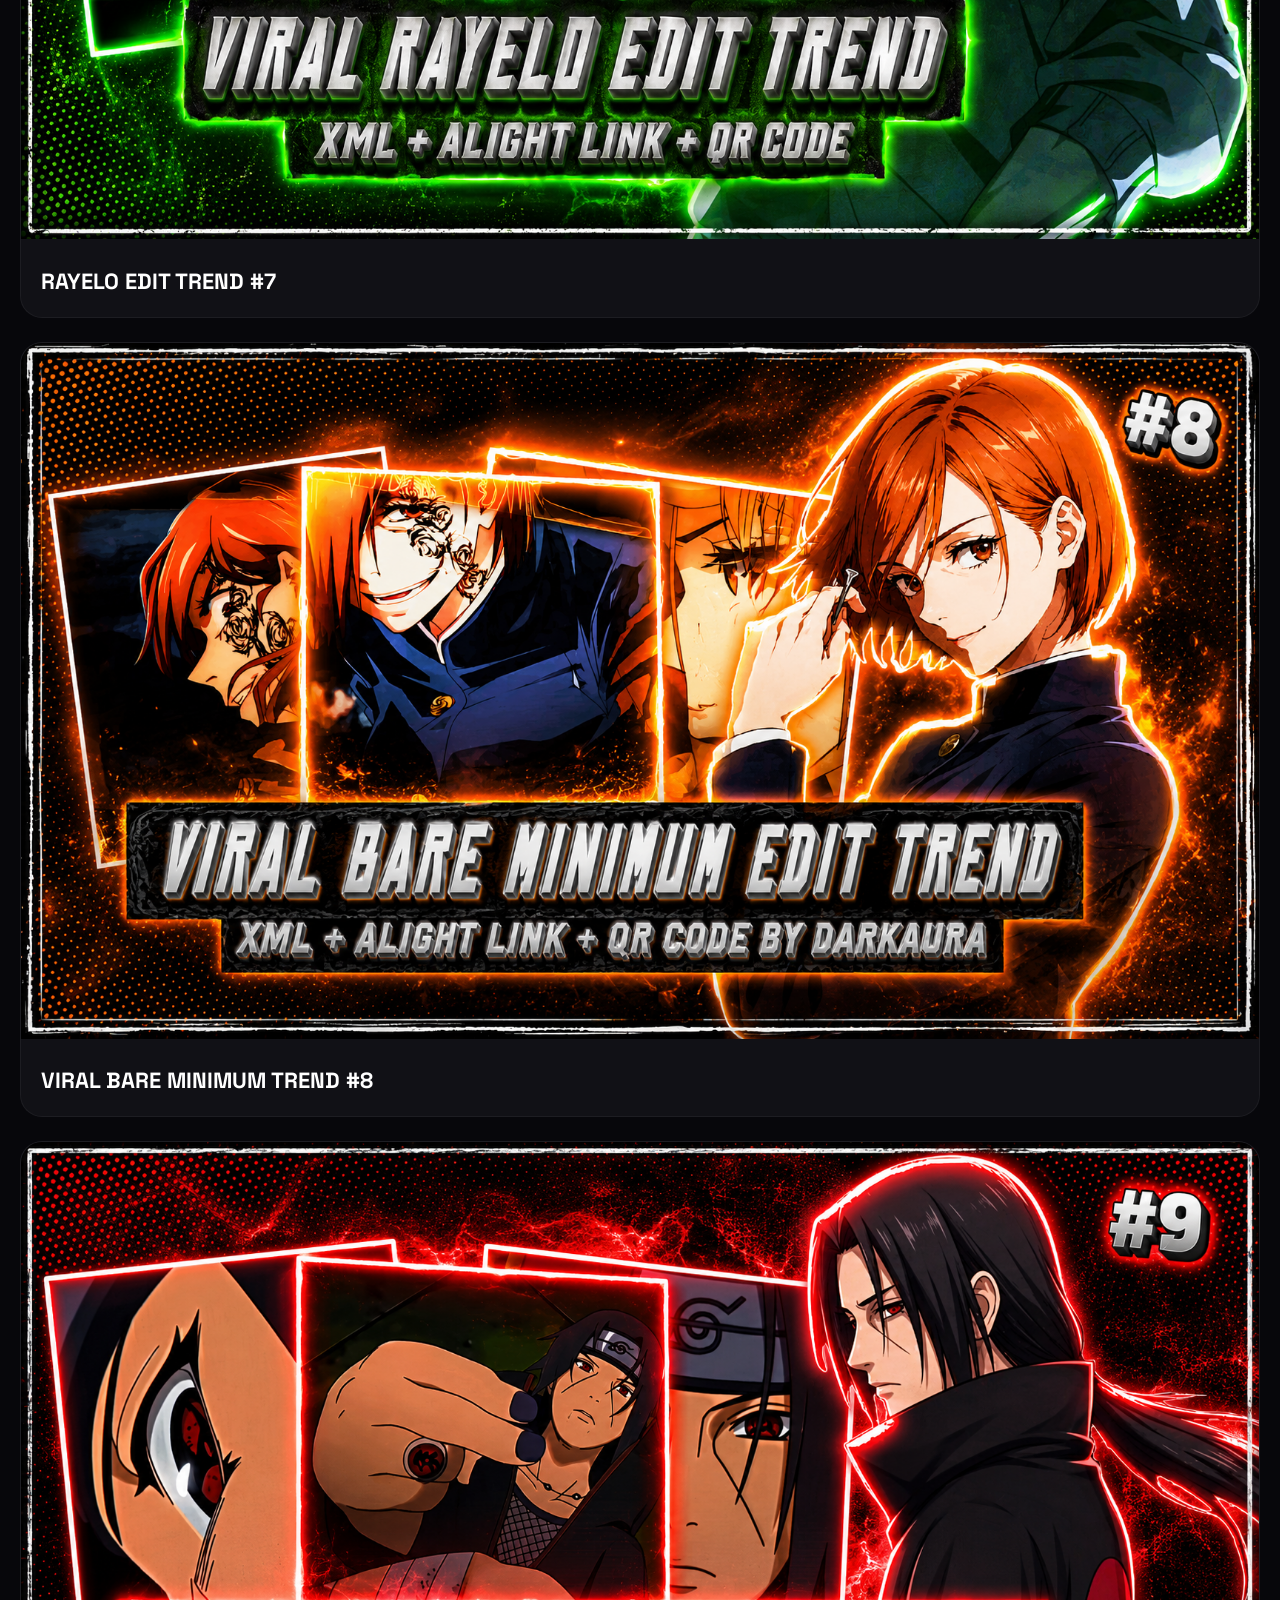
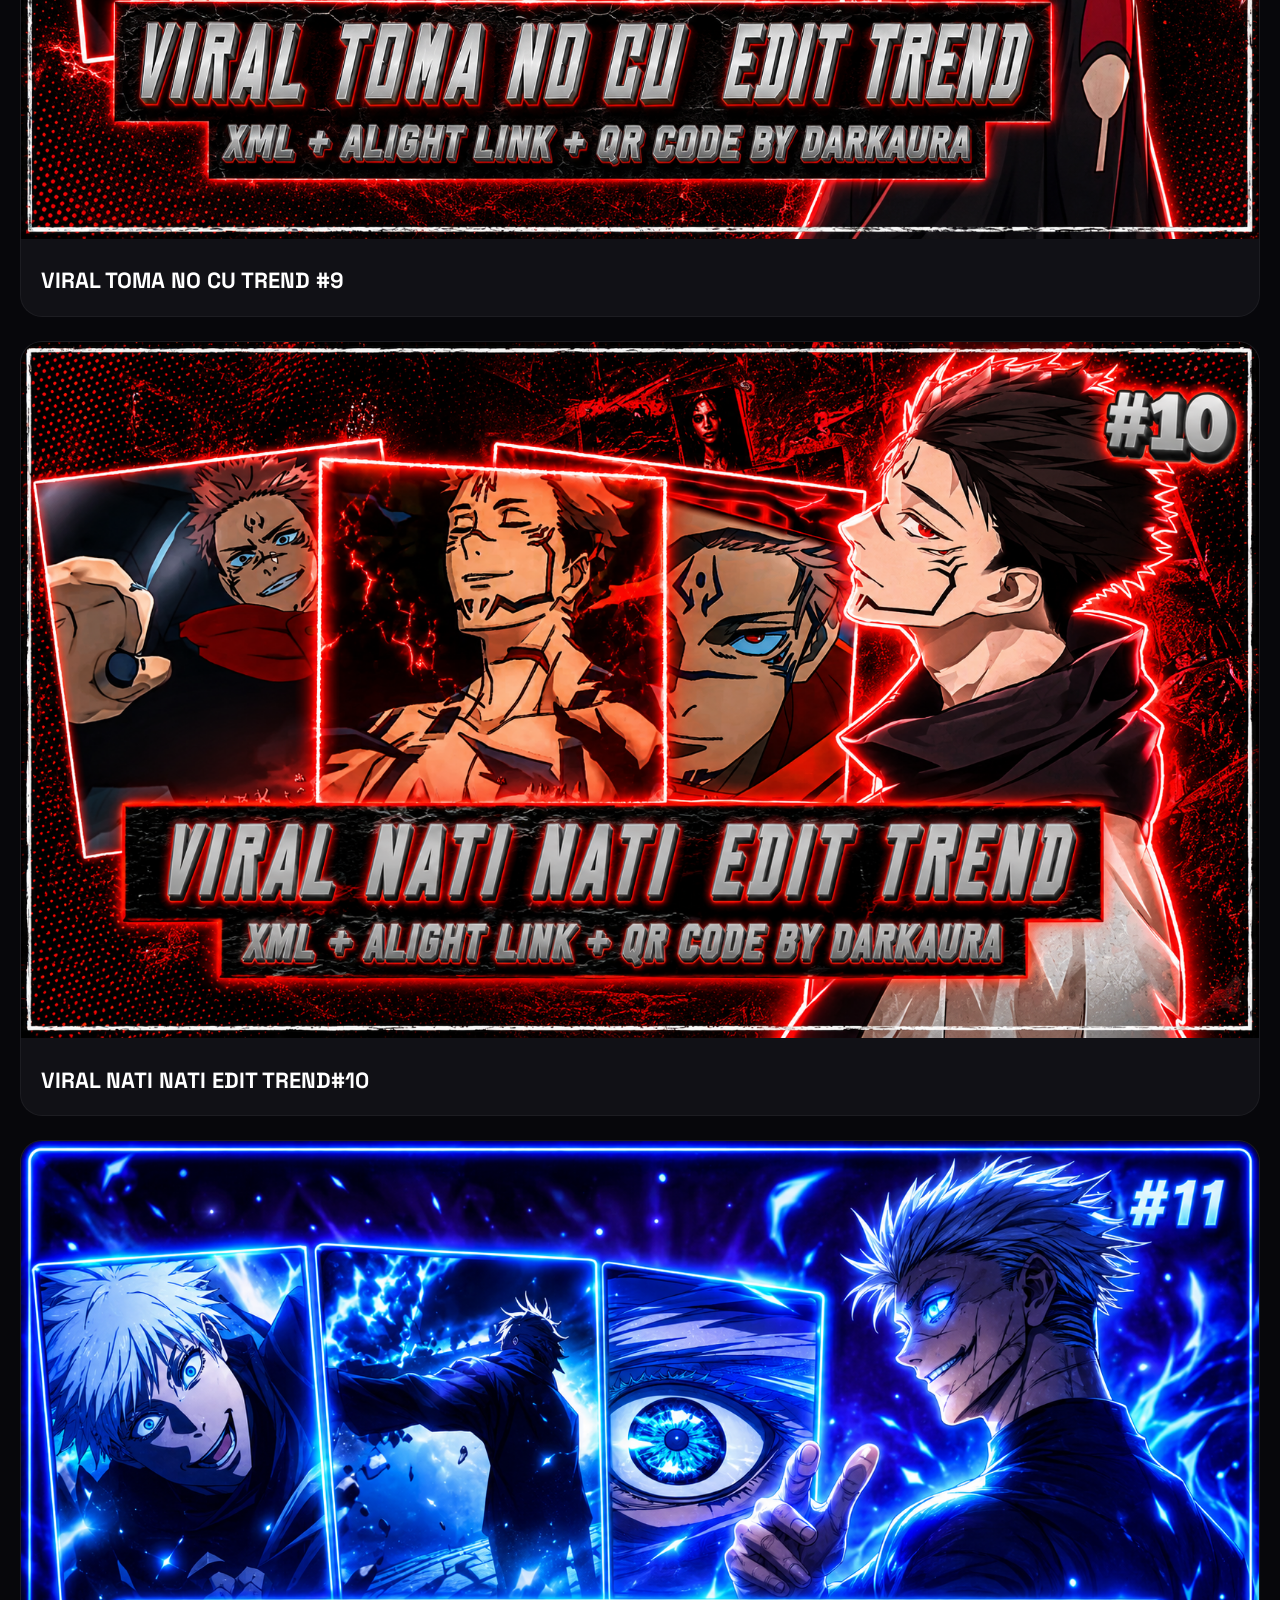
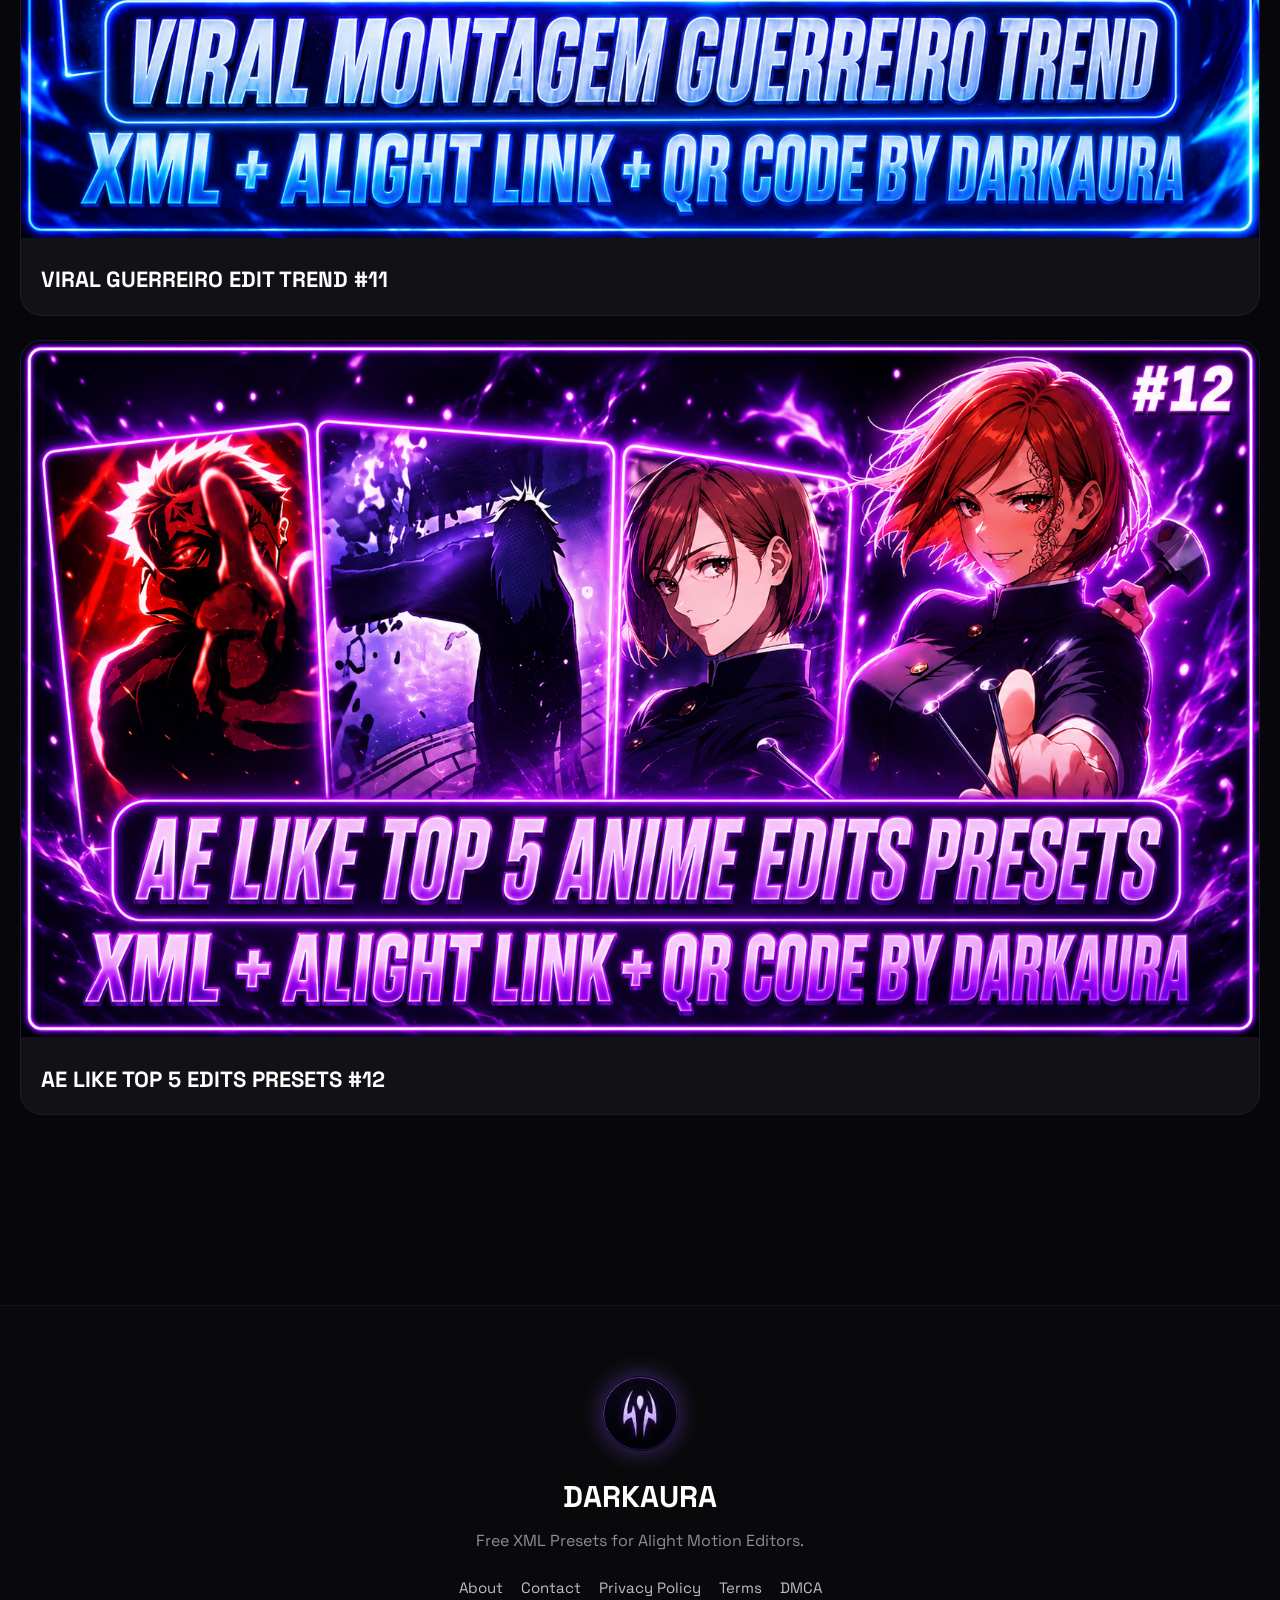
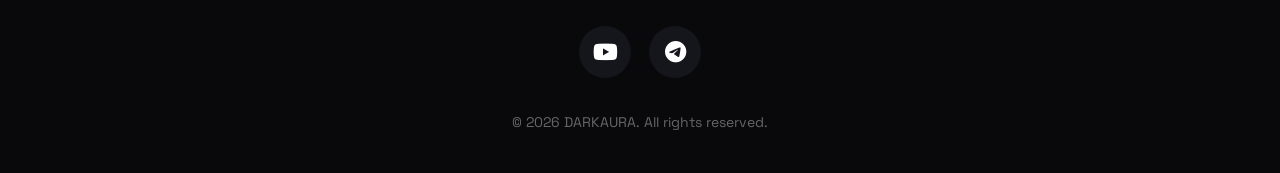
==== commit 2cf4c1ed: "Update index.html" ====
--- a/index.html
+++ b/index.html
@@ -31,6 +31,11 @@
 
 gtag('config', 'G-5GLZJ5R0V9');
 </script>
+     <head>
+  ...
+  <script async src="https://pagead2.googlesyndication.com/pagead/js/adsbygoogle.js?client=ca-pub-XXXXXXXXXXXX"
+  crossorigin="anonymous"></script>
+     </head>
 </head>
 <body>
 
--- a/style.css
+++ b/style.css
@@ -749,6 +749,57 @@
     font-size:14px;
 
 }
+/* ===================================================
+   FOOTER LINKS
+=================================================== */
+
+.footer-links{
+
+    display:flex;
+
+    justify-content:center;
+
+    flex-wrap:wrap;
+
+    gap:18px;
+
+    margin:25px 0;
+
+}
+
+.footer-links a{
+
+    color:#bdbdc7;
+
+    text-decoration:none;
+
+    font-size:15px;
+
+    transition:.3s;
+
+}
+
+.footer-links a:hover{
+
+    color:#8b5cf6;
+
+}
+
+@media(max-width:768px){
+
+.footer-links{
+
+gap:14px;
+
+}
+
+.footer-links a{
+
+font-size:14px;
+
+}
+
+   }
 
 
 /* ===================================================
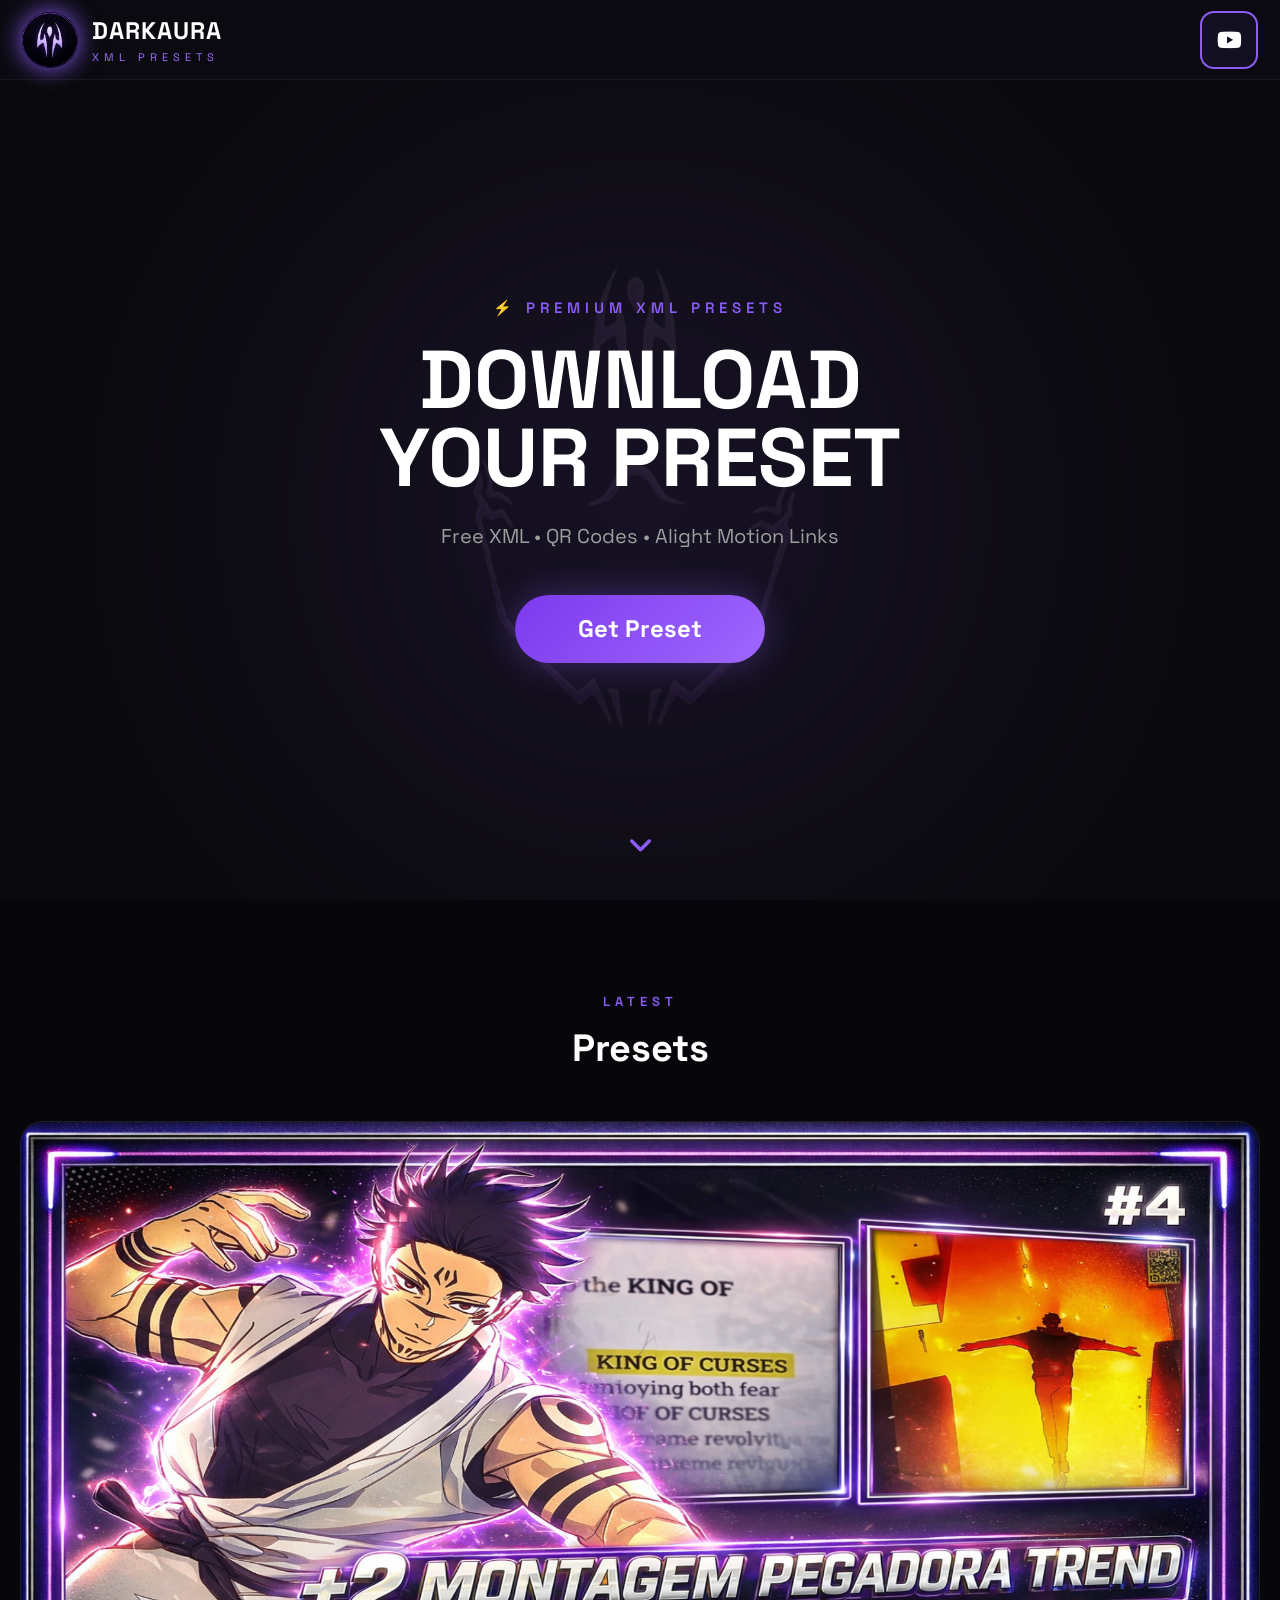
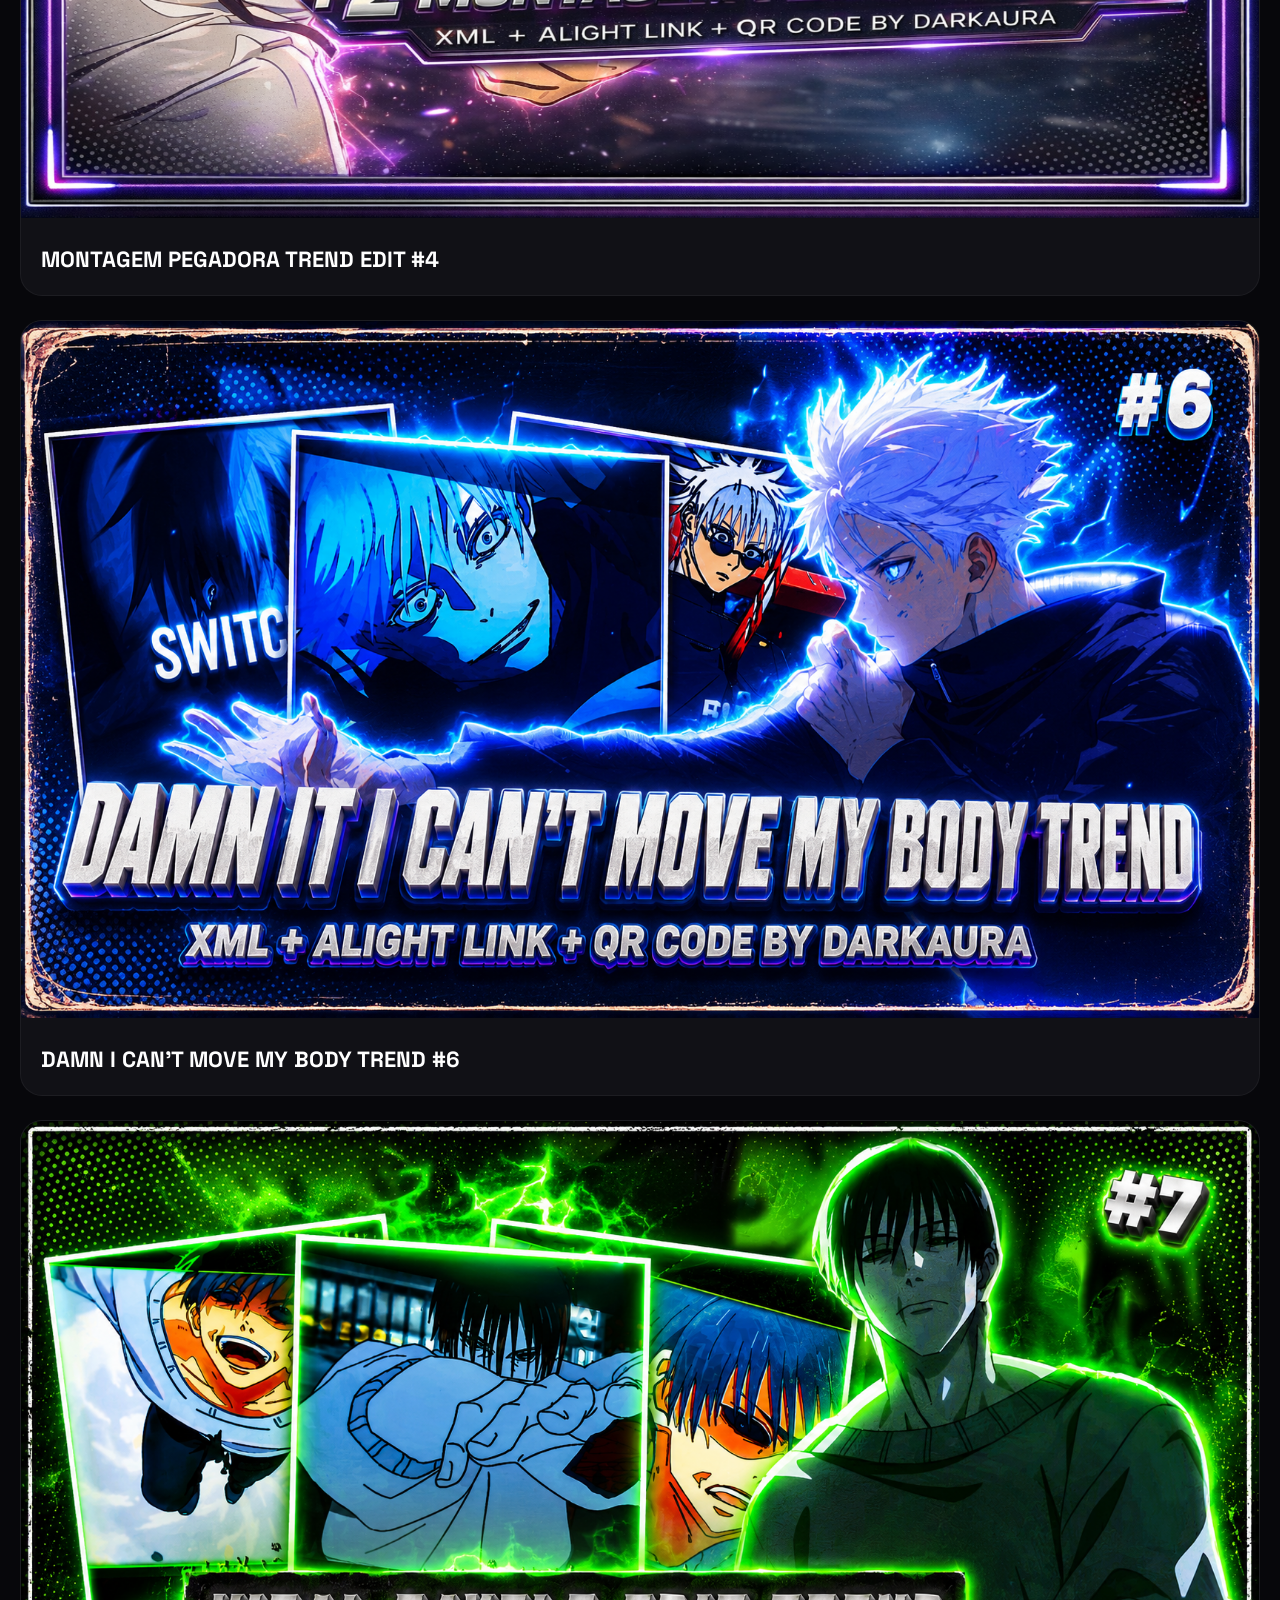
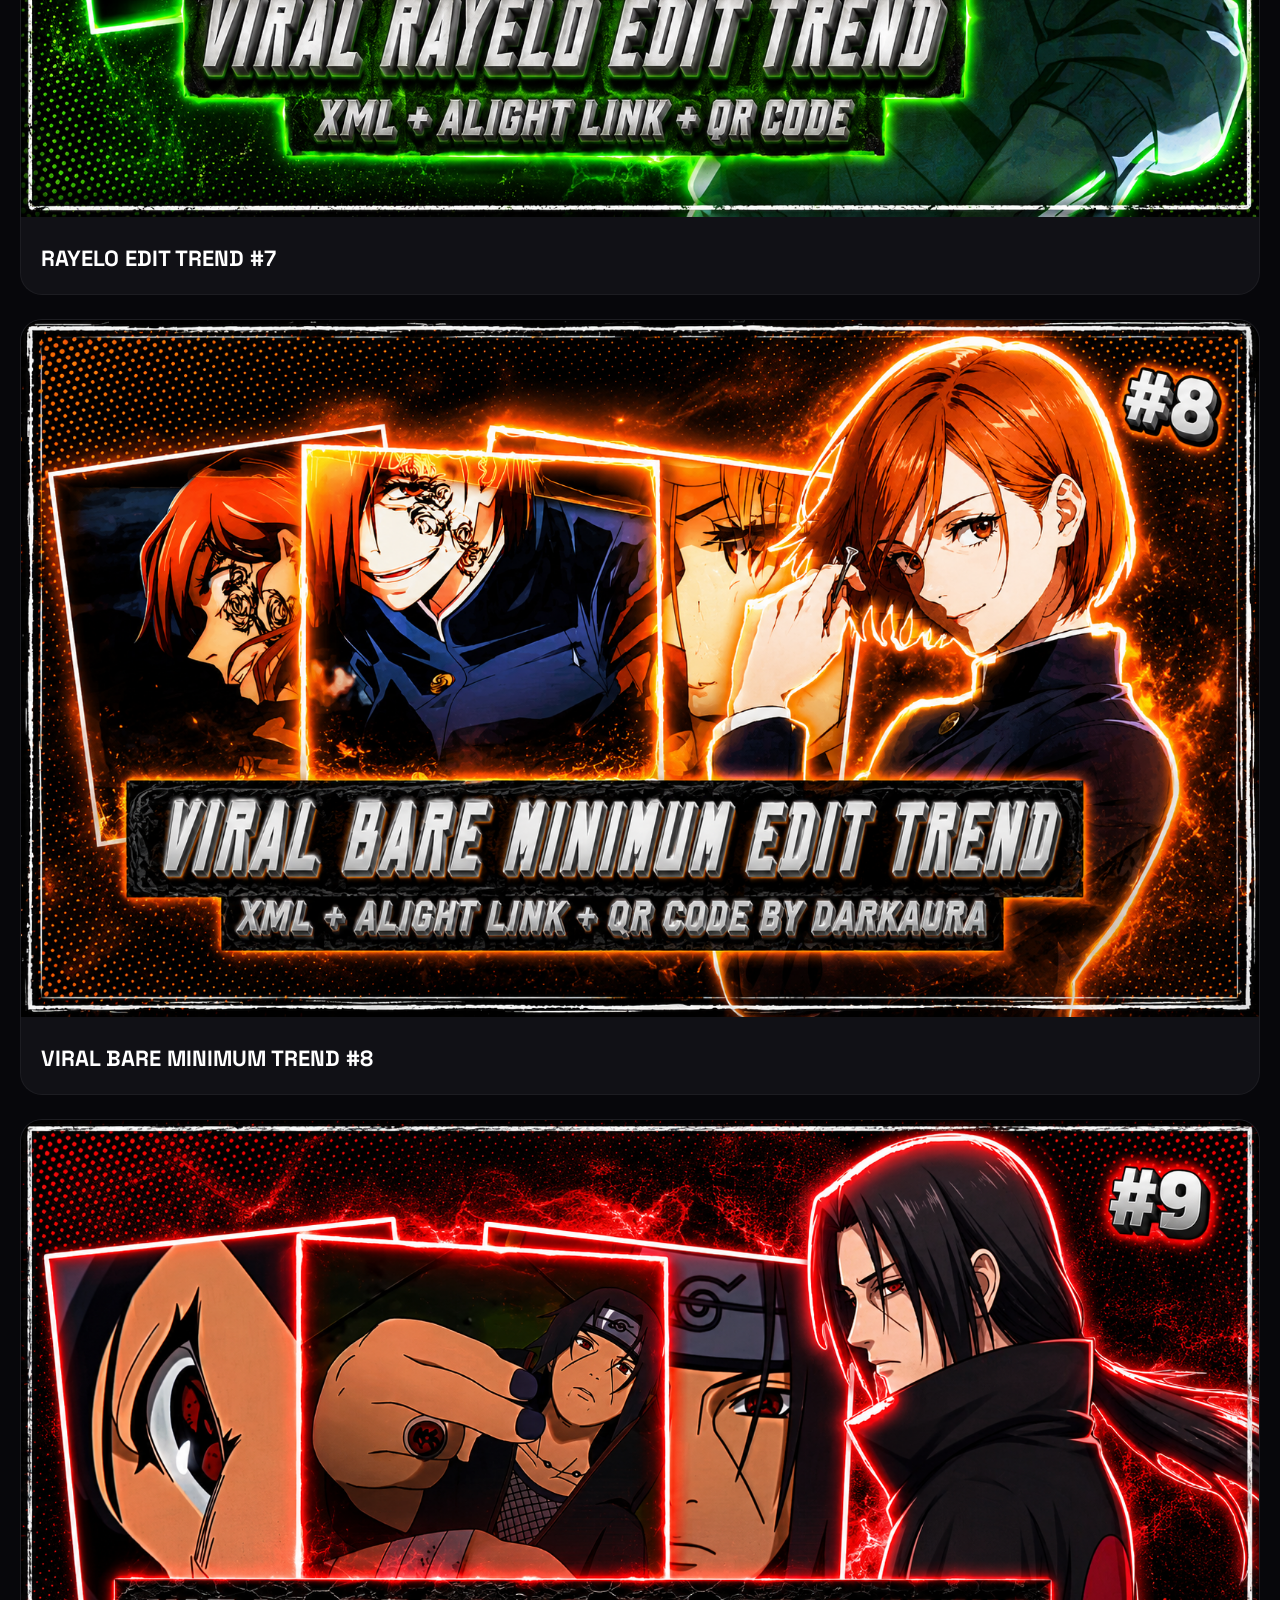
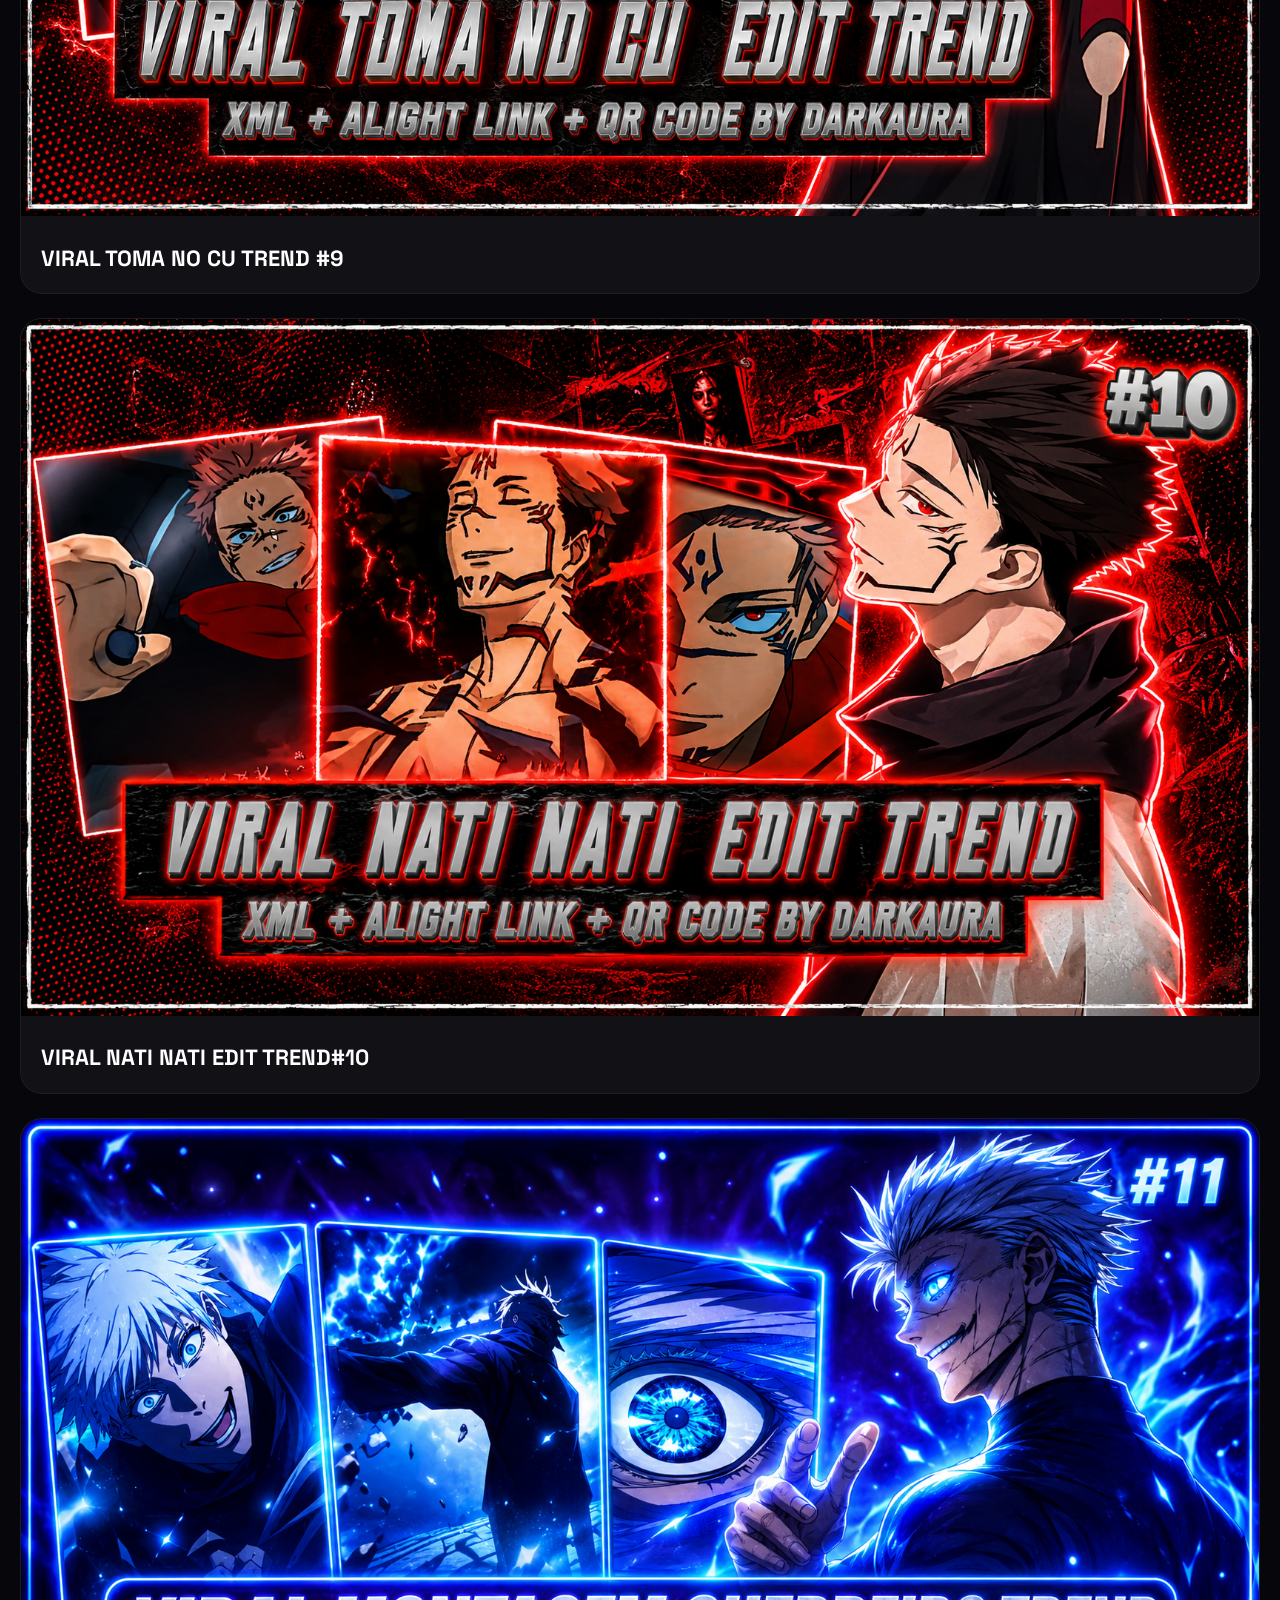
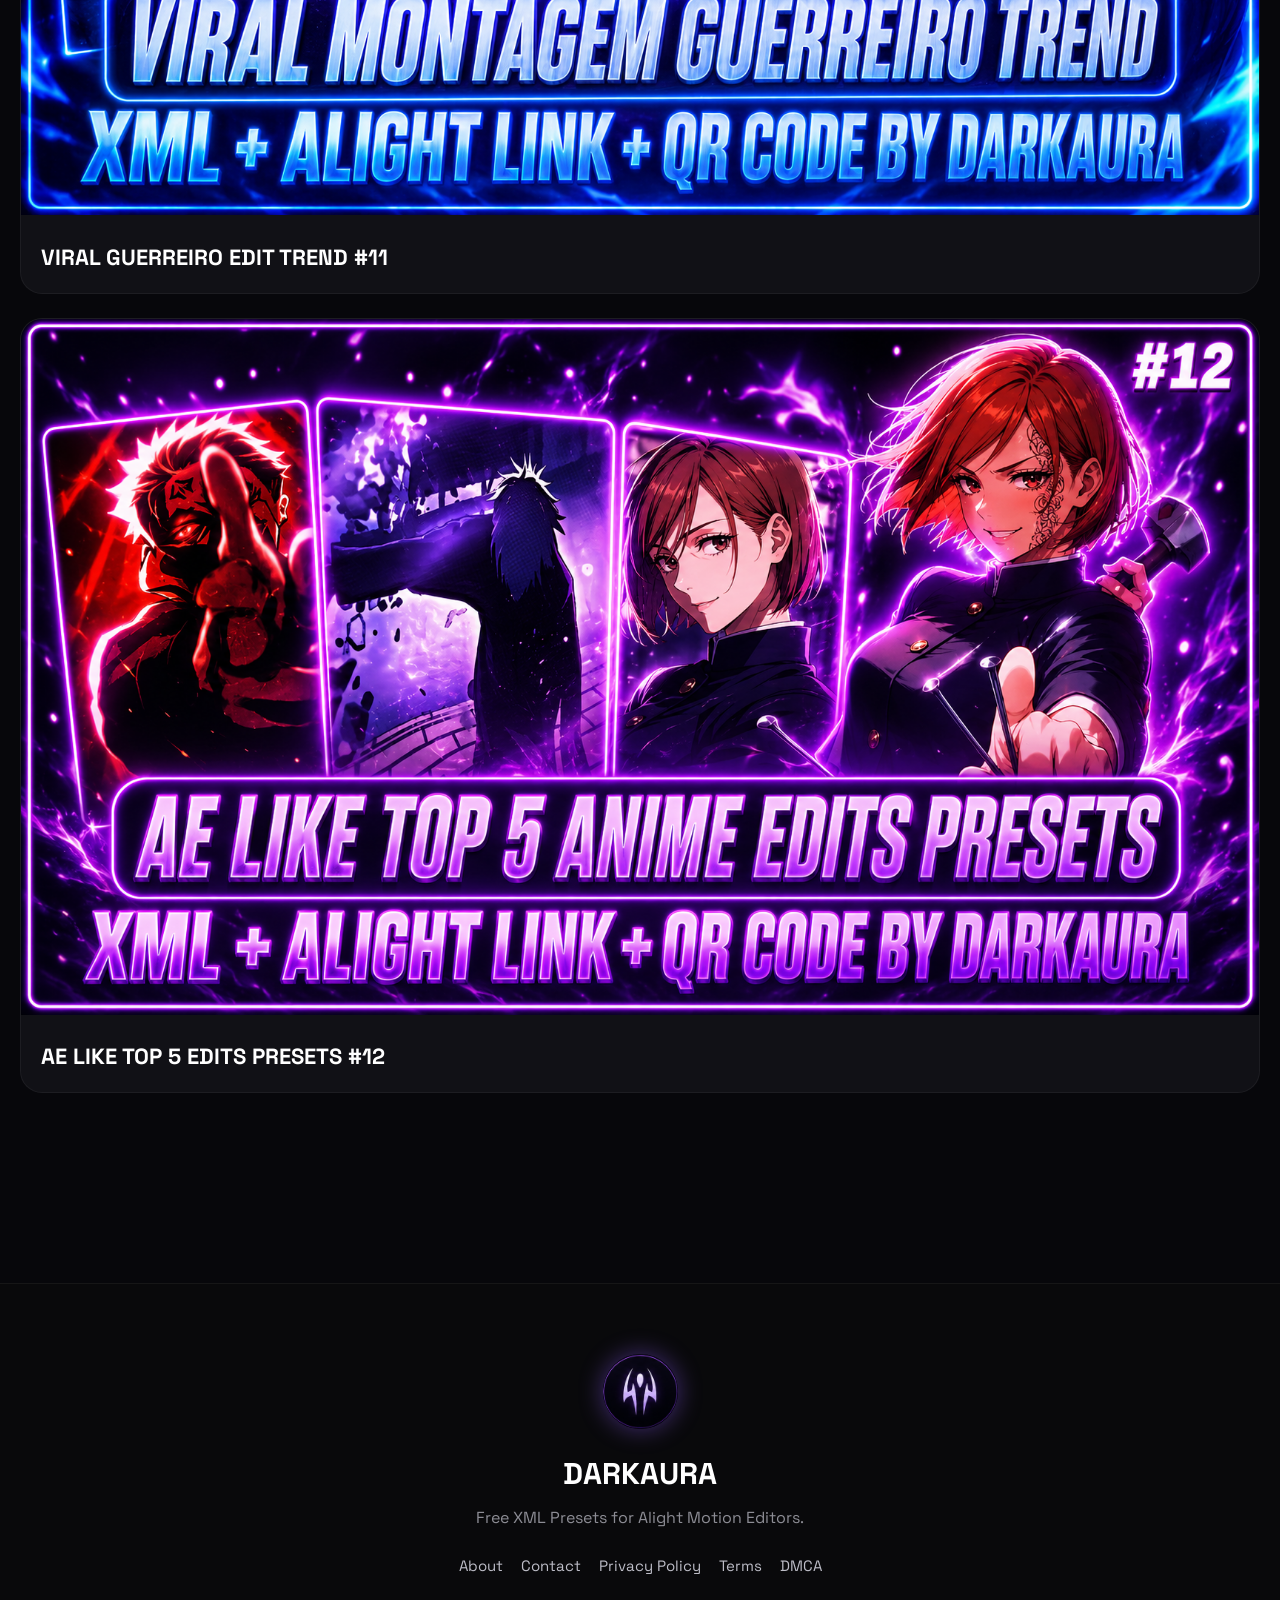
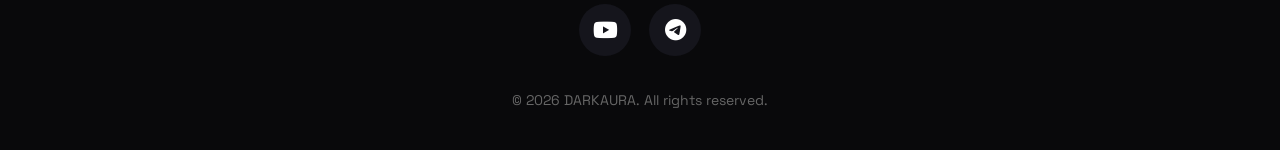
==== commit a1424338: "Update index.html" ====
--- a/index.html
+++ b/index.html
@@ -31,11 +31,8 @@
 
 gtag('config', 'G-5GLZJ5R0V9');
 </script>
-     <head>
-  ...
-  <script async src="https://pagead2.googlesyndication.com/pagead/js/adsbygoogle.js?client=ca-pub-XXXXXXXXXXXX"
-  crossorigin="anonymous"></script>
-     </head>
+     <script async src="https://pagead2.googlesyndication.com/pagead/js/adsbygoogle.js?client=ca-pub-2772147101079740"
+     crossorigin="anonymous"></script>
 </head>
 <body>
 
